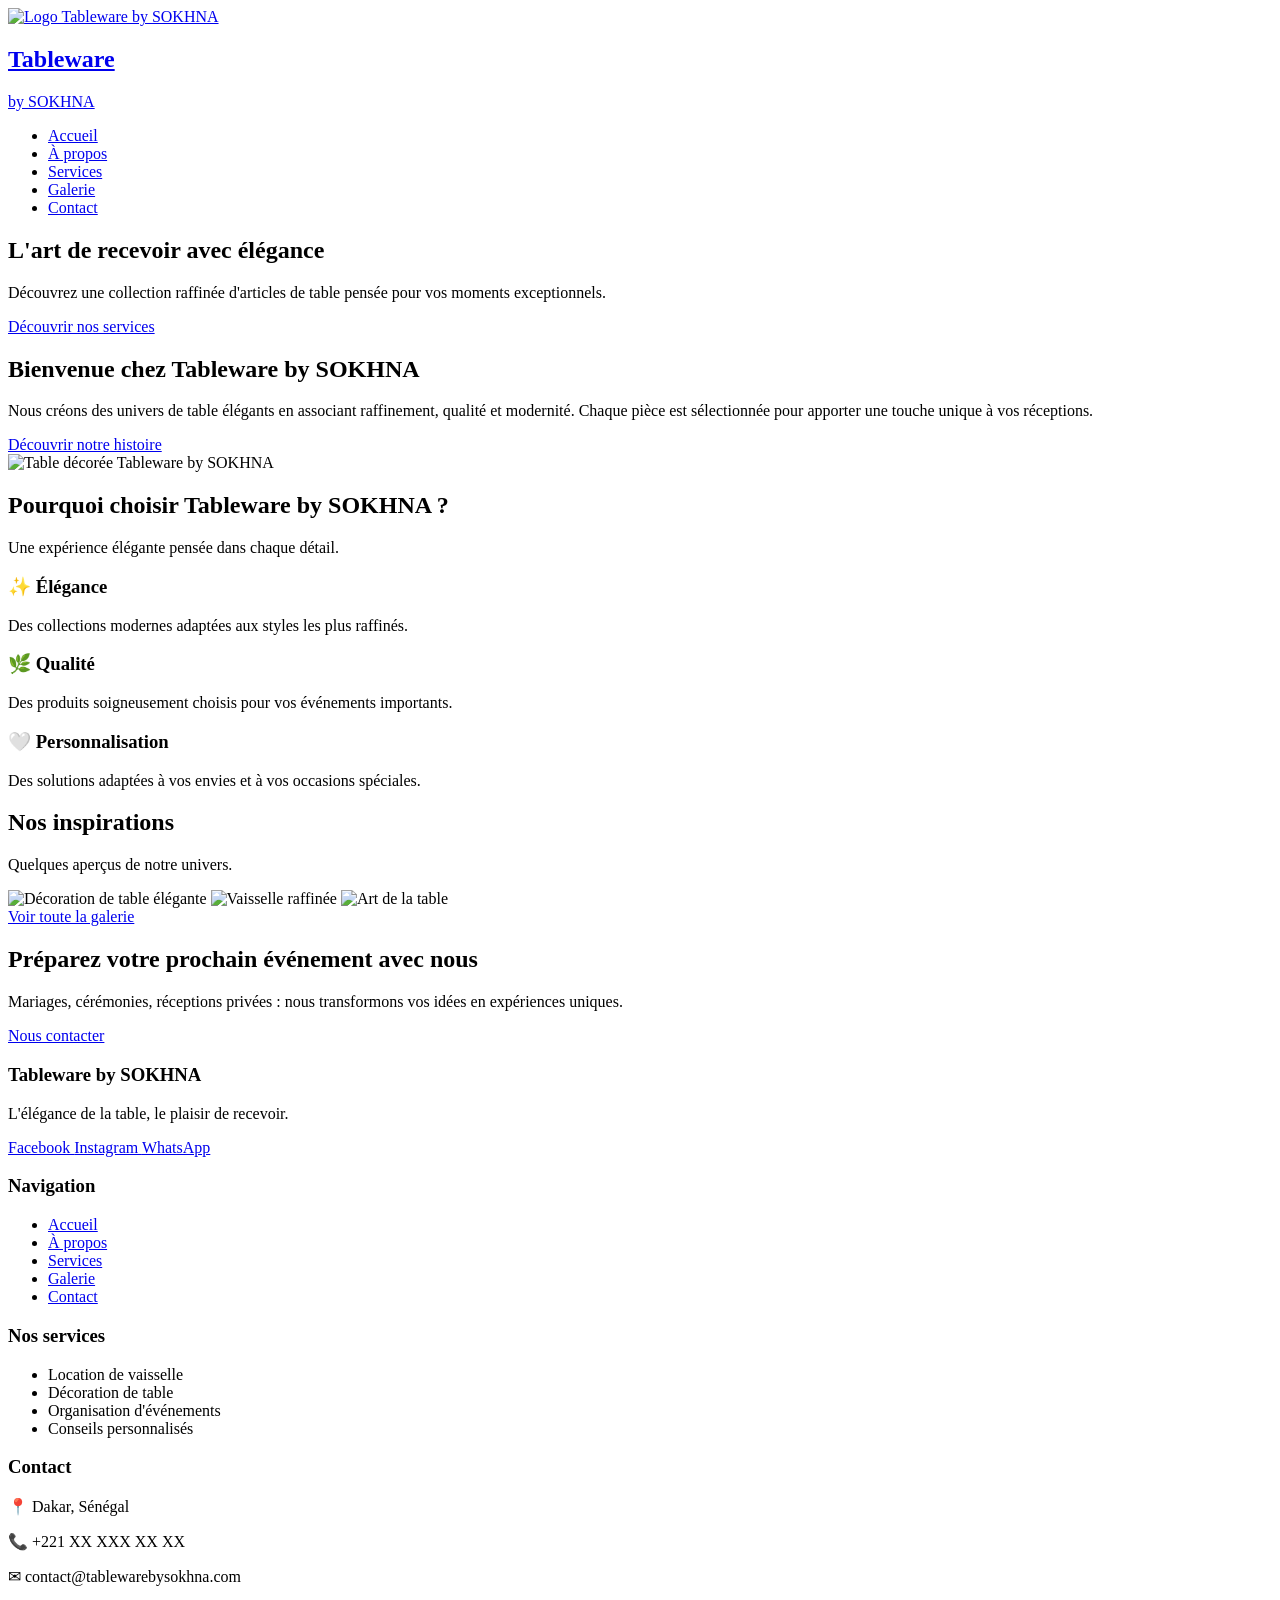
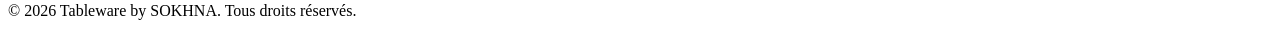
==== index.html @ 19735c75 "Add files via upload" ====
<!DOCTYPE html>
<html lang="fr">

<head>

    <meta charset="UTF-8">
    <meta name="viewport" content="width=device-width, initial-scale=1.0">

    <title>Tableware by SOKHNA | L'élégance de votre table</title>

    <meta name="description" content="Tableware by SOKHNA propose des créations élégantes pour sublimer vos tables et événements.">

    <link rel="stylesheet" href="css/style.css">

</head>


<body>


<!-- ================= NAVIGATION ================= -->


<header class="header">

<nav class="navbar">


    <a href="index.html" class="logo">

        <img src="image/logo.jpg" alt="Logo Tableware by SOKHNA">

        <div>
            <h2>
                Tableware
            </h2>

            <span>
                by SOKHNA
            </span>
        </div>

    </a>



    <ul class="nav-links">

        <li>
            <a href="index.html" class="active">
                Accueil
            </a>
        </li>

        <li>
            <a href="pages/apropos.html">
                À propos
            </a>
        </li>

        <li>
            <a href="pages/services.html">
                Services
            </a>
        </li>

        <li>
            <a href="pages/galerie.html">
                Galerie
            </a>
        </li>

        <li>
            <a href="pages/contact.html">
                Contact
            </a>
        </li>

    </ul>


</nav>

</header>






<!-- ================= HERO ================= -->


<section class="hero">


<div class="hero-overlay">


<div class="hero-content">


<h1>
L'art de recevoir
avec élégance
</h1>


<p>

Découvrez une collection raffinée
d'articles de table pensée pour vos
moments exceptionnels.

</p>



<a href="pages/services.html" class="btn">

Découvrir nos services

</a>



</div>


</div>


</section>








<!-- ================= INTRODUCTION ================= -->


<section class="intro">


<div class="section-container">


<div class="intro-text">


<h2>
Bienvenue chez Tableware by SOKHNA
</h2>


<p>

Nous créons des univers de table élégants
en associant raffinement, qualité et modernité.
Chaque pièce est sélectionnée pour apporter
une touche unique à vos réceptions.

</p>



<a href="pages/apropos.html" class="btn-secondary">

Découvrir notre histoire

</a>



</div>



<div class="intro-image">


<img src="image/table31.jpg" 
alt="Table décorée Tableware by SOKHNA">


</div>



</div>


</section>









<!-- ================= VALEURS ================= -->


<section class="values">


<div class="section-title">


<h2>
Pourquoi choisir Tableware by SOKHNA ?
</h2>


<p>
Une expérience élégante pensée dans chaque détail.
</p>


</div>




<div class="value-grid">



<div class="value-card">


<h3>
✨ Élégance
</h3>


<p>

Des collections modernes adaptées
aux styles les plus raffinés.

</p>


</div>





<div class="value-card">


<h3>
🌿 Qualité
</h3>


<p>

Des produits soigneusement choisis
pour vos événements importants.

</p>


</div>





<div class="value-card">


<h3>
🤍 Personnalisation
</h3>


<p>

Des solutions adaptées à vos envies
et à vos occasions spéciales.

</p>


</div>



</div>


</section>








<!-- ================= GALERIE PREVIEW ================= -->


<section class="preview-gallery">


<div class="section-title">

<h2>
Nos inspirations
</h2>

<p>
Quelques aperçus de notre univers.
</p>

</div>




<div class="gallery-grid">


<img src="image/table1.jpg" 
alt="Décoration de table élégante">


<img src="image/table2.jpg"
alt="Vaisselle raffinée">


<img src="image/OIP3.jpg"
alt="Art de la table">


</div>



<div class="center">

<a href="pages/galerie.html" class="btn">

Voir toute la galerie

</a>

</div>


</section>









<!-- ================= CALL TO ACTION ================= -->


<section class="cta">


<h2>
Préparez votre prochain événement avec nous
</h2>


<p>

Mariages, cérémonies, réceptions privées :
nous transformons vos idées en expériences uniques.

</p>


<a href="pages/contact.html" class="btn">

Nous contacter

</a>


</section>










<!-- ================= FOOTER ================= -->


<footer class="footer">


<div class="footer-container">





<div class="footer-brand">


<h3>
Tableware by SOKHNA
</h3>


<p>

L'élégance de la table,
le plaisir de recevoir.

</p>


<div class="socials">

<a href="#">
Facebook
</a>

<a href="#">
Instagram
</a>

<a href="#">
WhatsApp
</a>


</div>


</div>








<div class="footer-links">


<h3>
Navigation
</h3>


<ul>

<li>
<a href="index.html">
Accueil
</a>
</li>


<li>
<a href="pages/apropos.html">
À propos
</a>
</li>


<li>
<a href="pages/services.html">
Services
</a>
</li>


<li>
<a href="pages/galerie.html">
Galerie
</a>
</li>


<li>
<a href="pages/contact.html">
Contact
</a>
</li>


</ul>


</div>








<div class="footer-services">


<h3>
Nos services
</h3>


<ul>

<li>
Location de vaisselle
</li>

<li>
Décoration de table
</li>

<li>
Organisation d'événements
</li>

<li>
Conseils personnalisés
</li>


</ul>


</div>








<div class="footer-contact">


<h3>
Contact
</h3>


<p>
📍 Dakar, Sénégal
</p>


<p>
📞 +221 XX XXX XX XX
</p>


<p>
✉ contact@tablewarebysokhna.com
</p>


</div>





</div>






<div class="footer-bottom">


<p>

© 2026 Tableware by SOKHNA.
Tous droits réservés.

</p>


</div>



</footer>





</body>

</html>
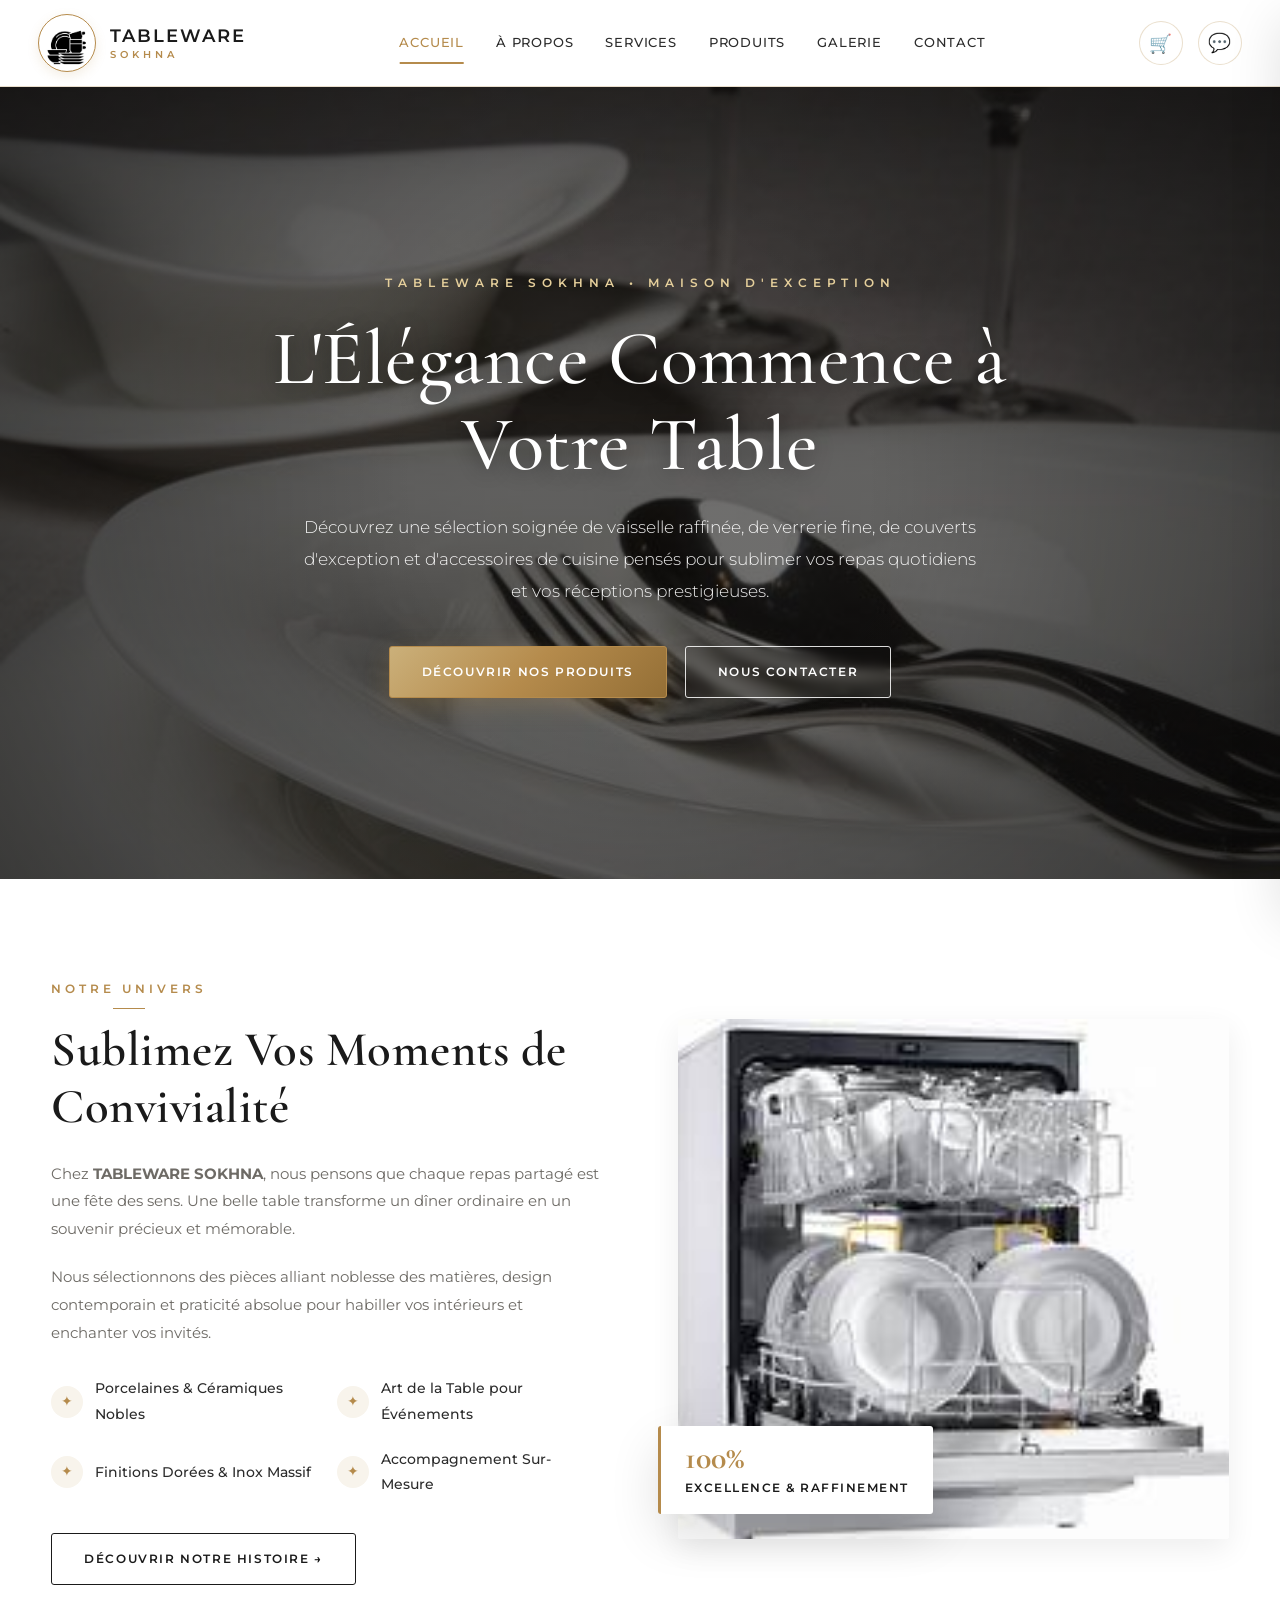
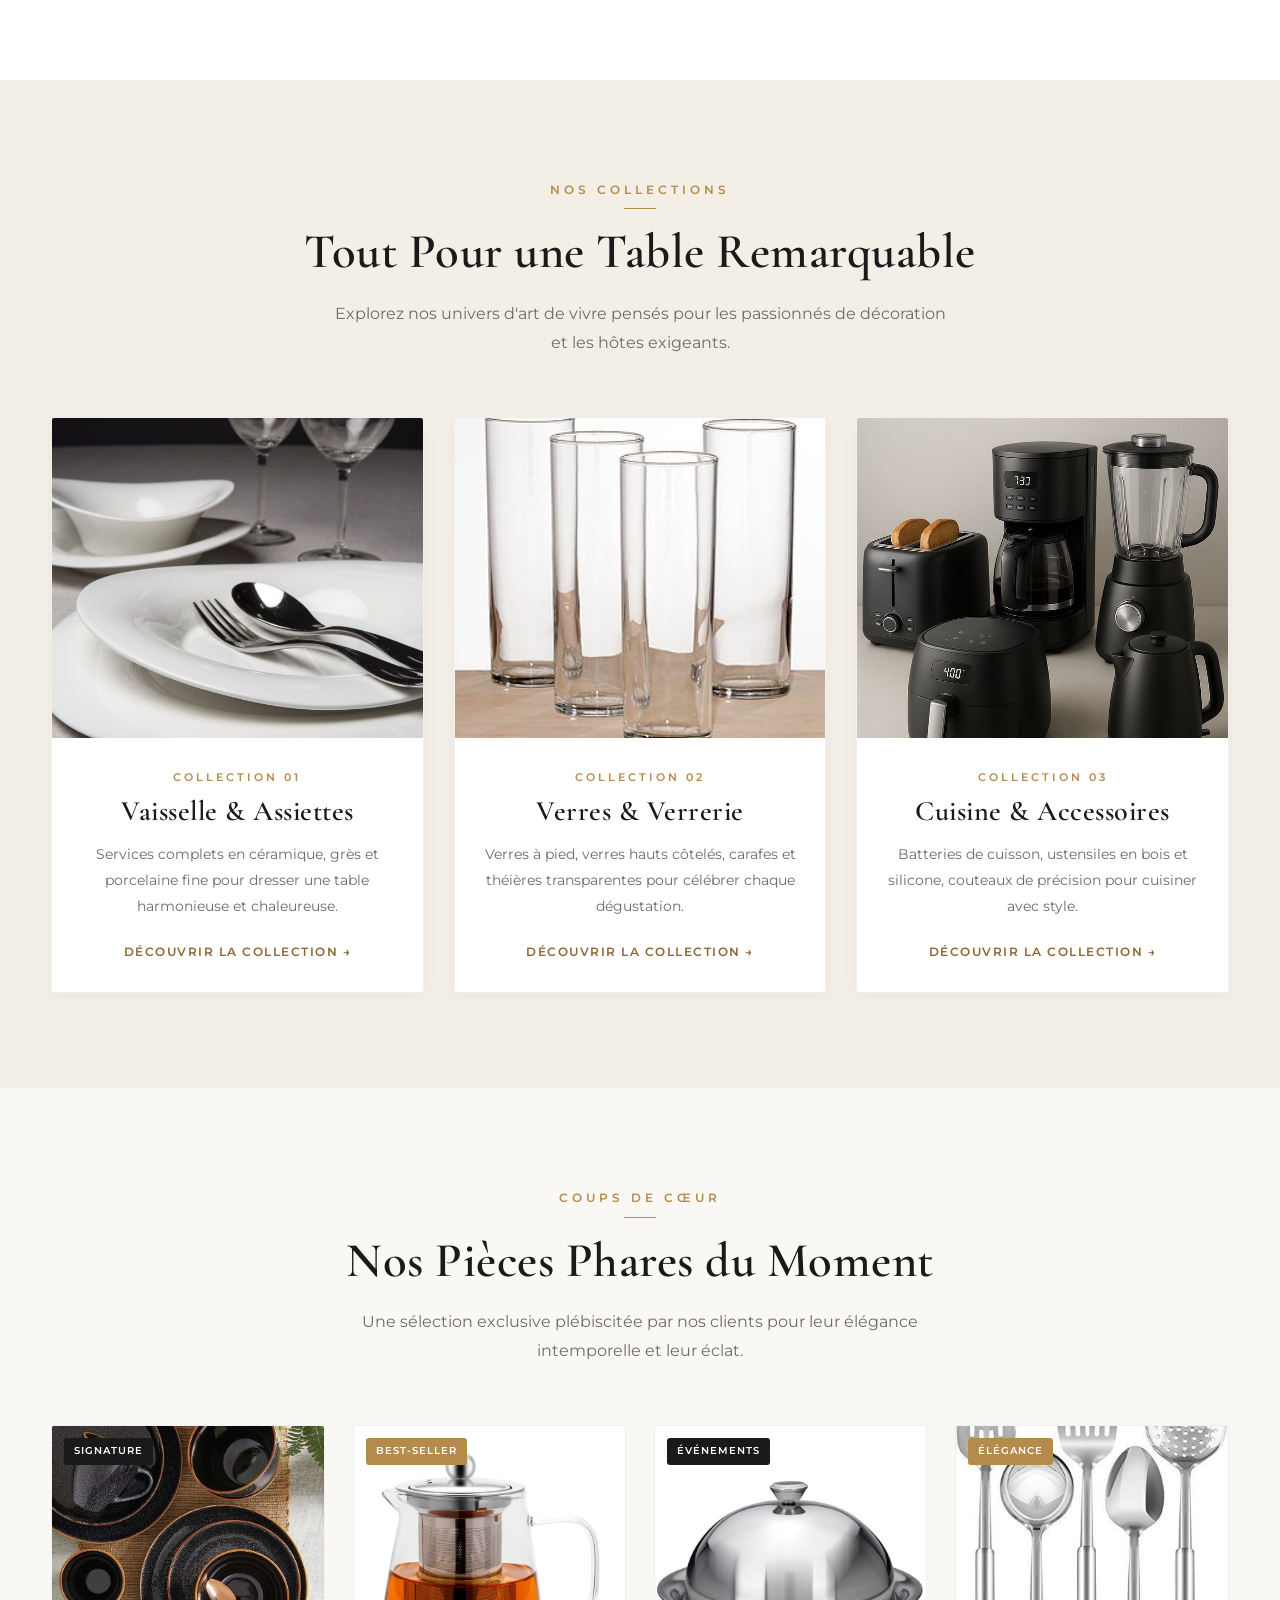
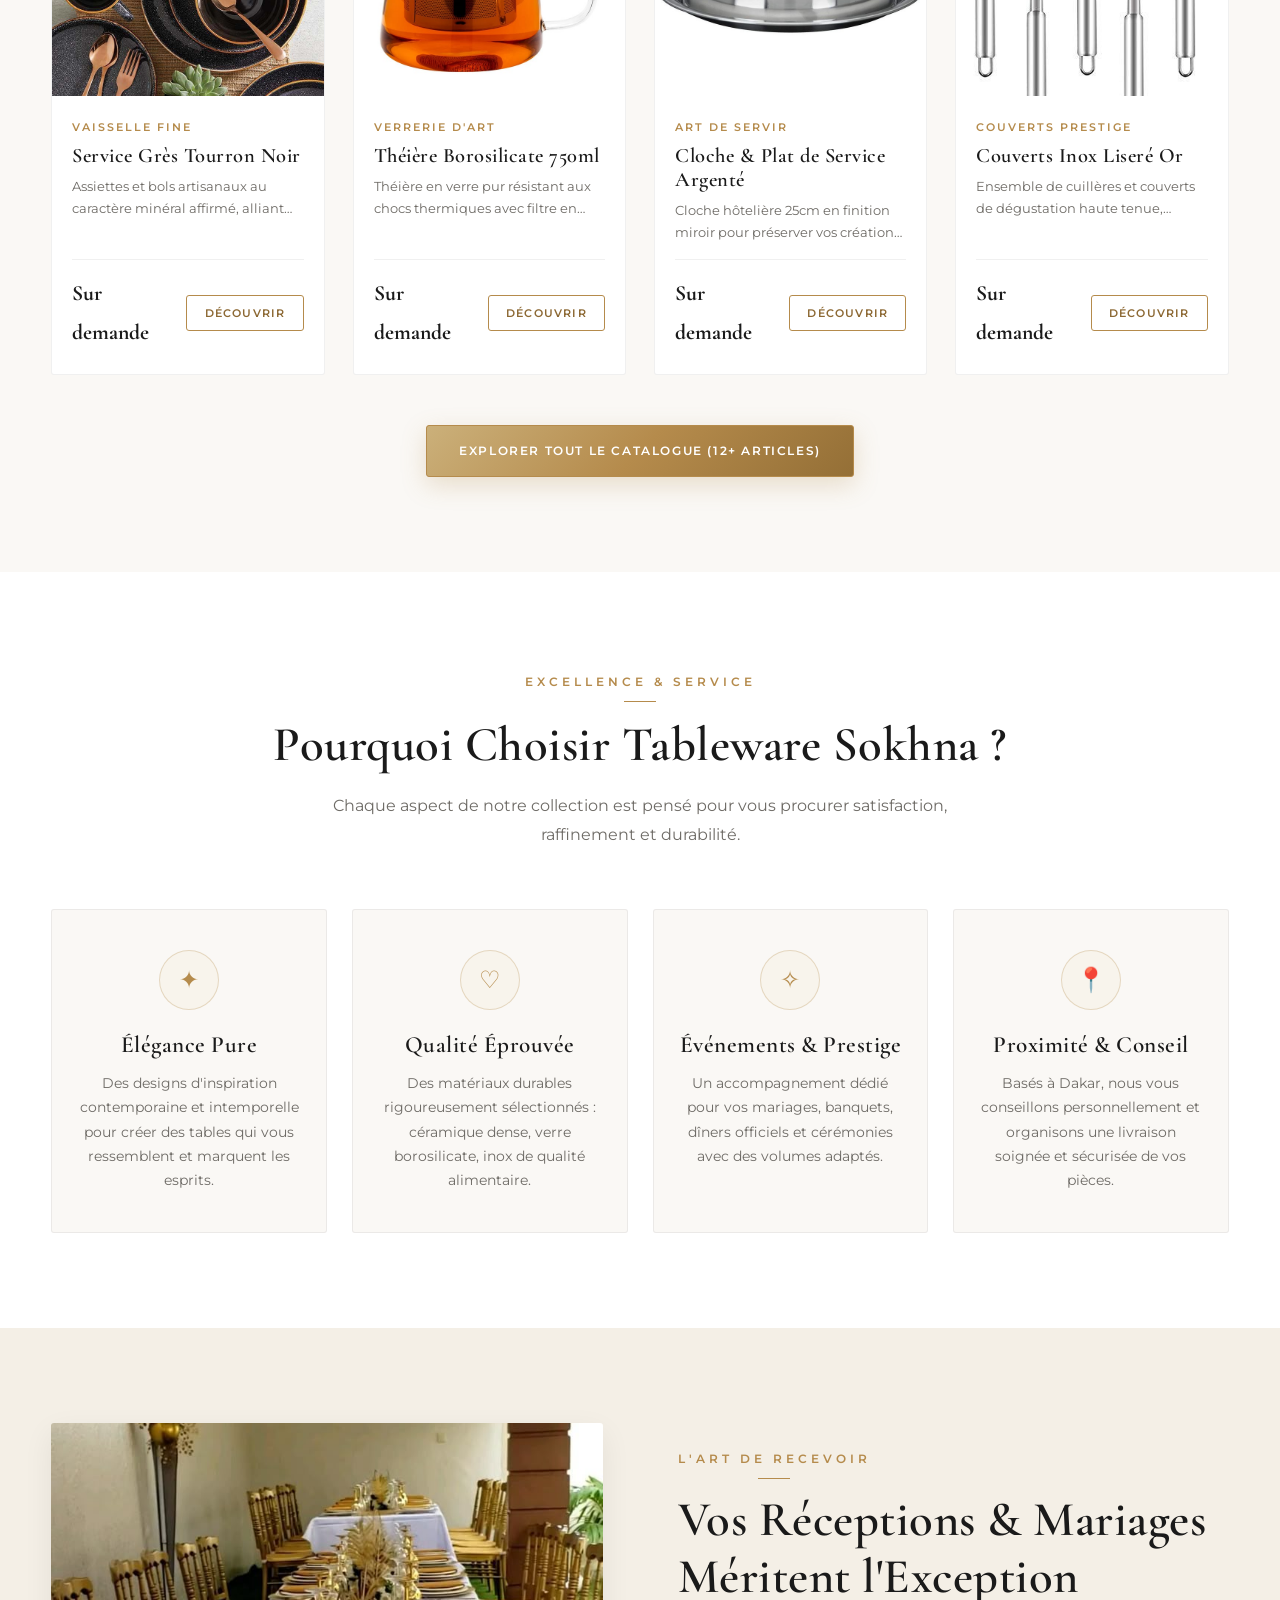
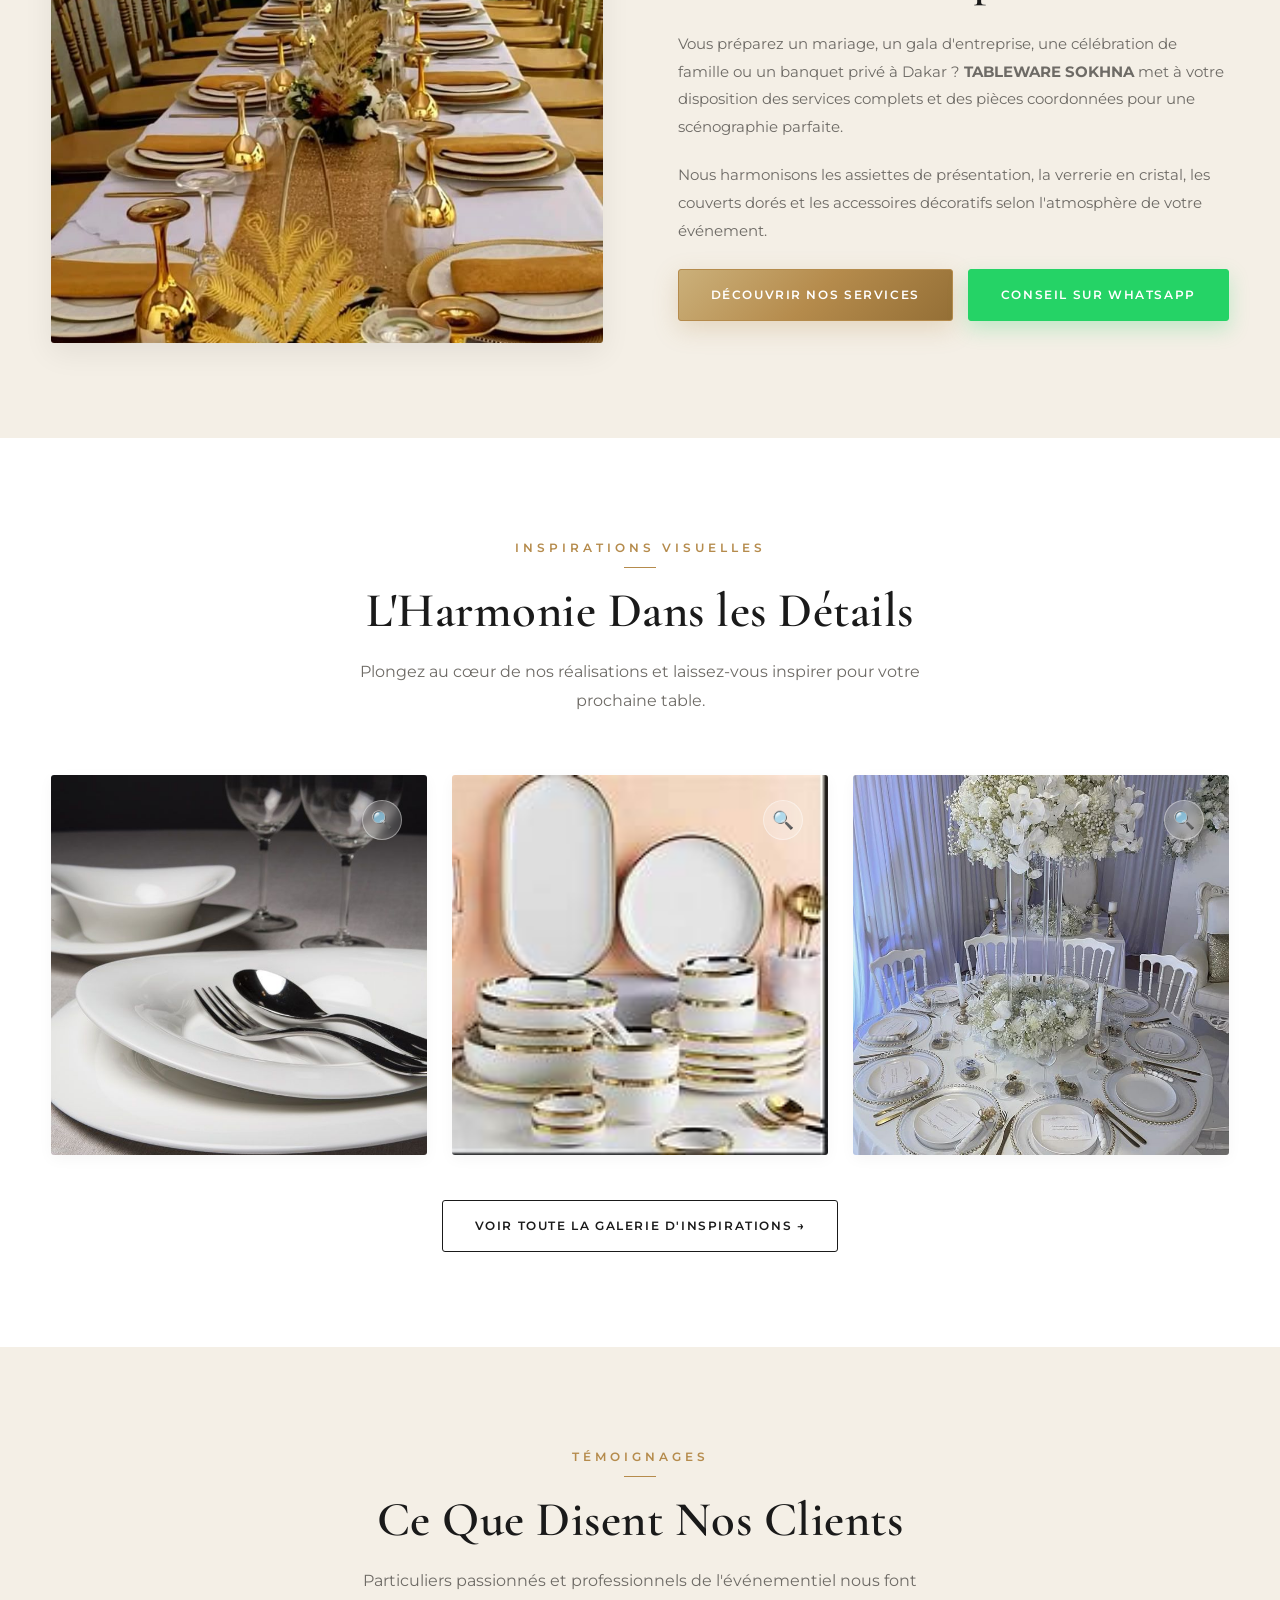
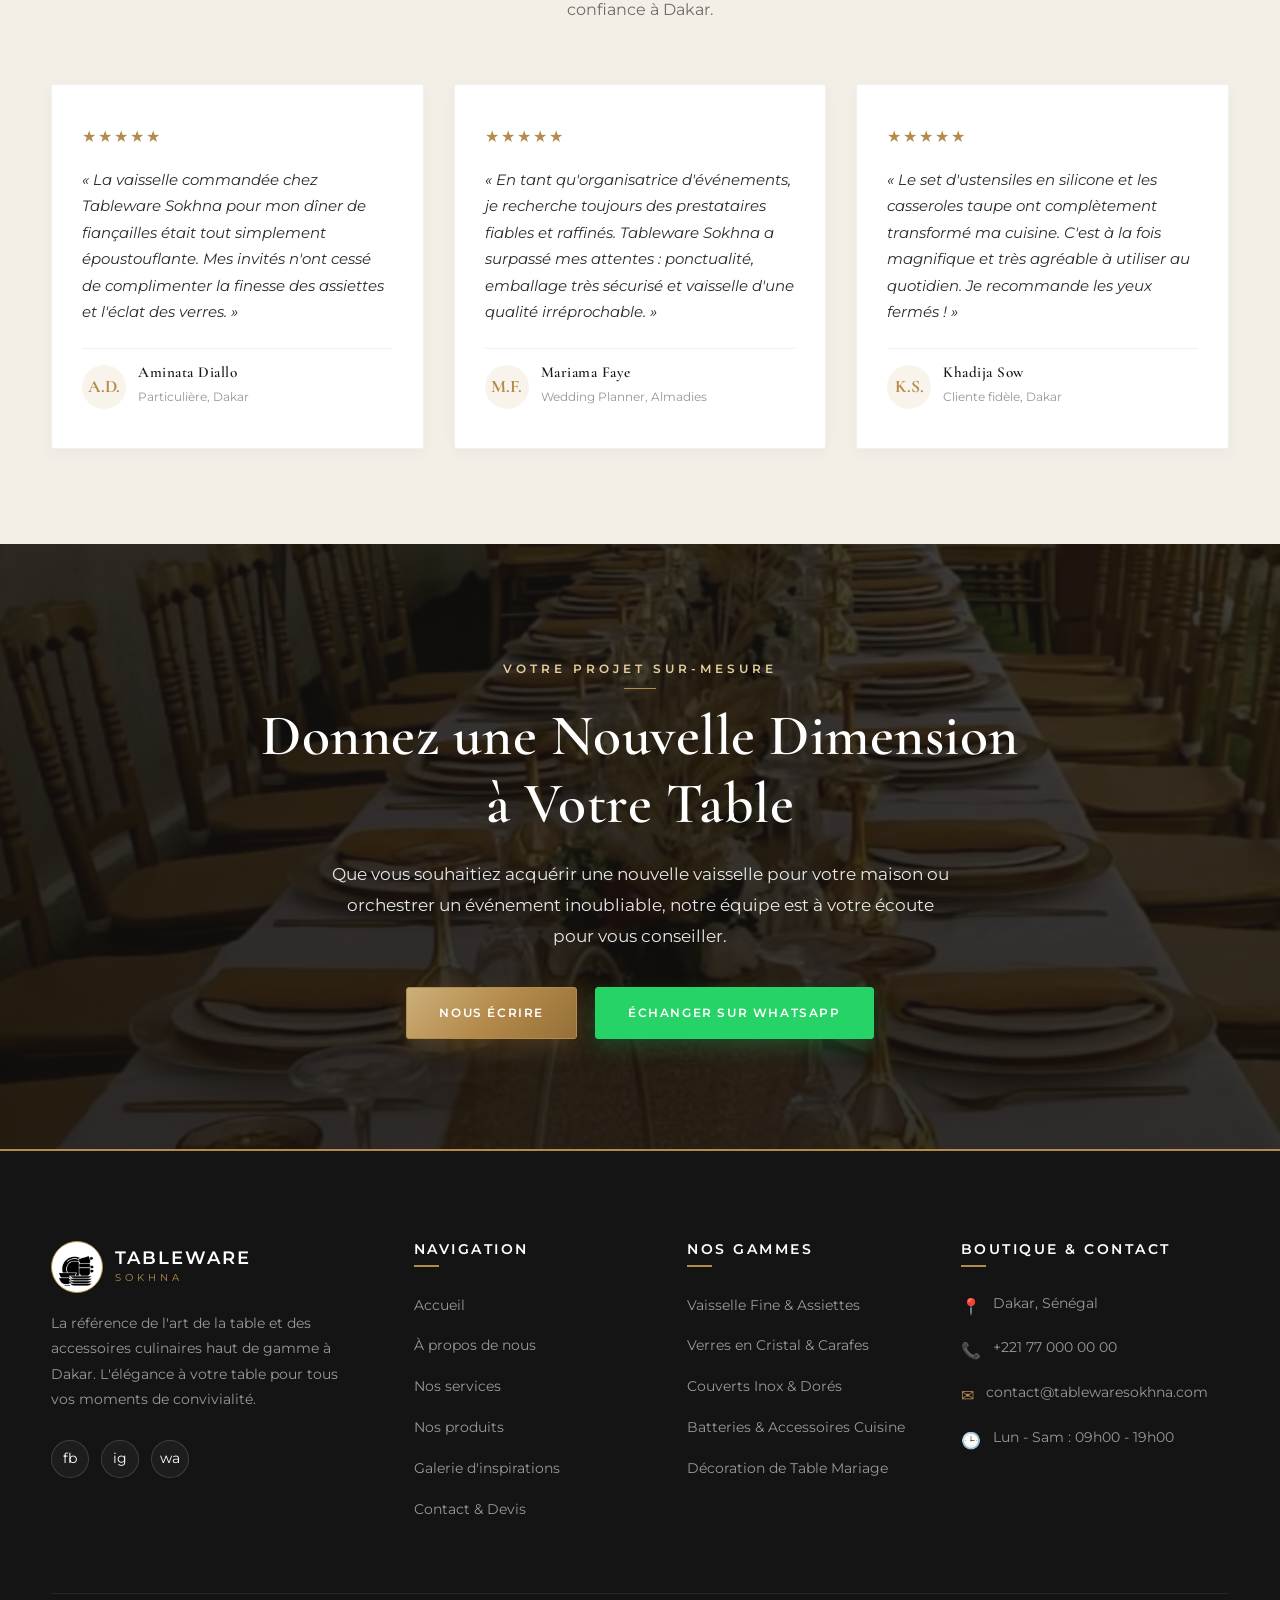
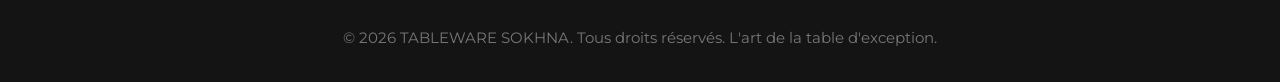
==== commit 91e943d9: "Initialisation du site Vente de Vaisselles" ====
--- a/index.html
+++ b/index.html
@@ -1,618 +1,571 @@
-<!DOCTYPE html>
-<html lang="fr">
-
-<head>
-
-    <meta charset="UTF-8">
-    <meta name="viewport" content="width=device-width, initial-scale=1.0">
-
-    <title>Tableware by SOKHNA | L'élégance de votre table</title>
-
-    <meta name="description" content="Tableware by SOKHNA propose des créations élégantes pour sublimer vos tables et événements.">
-
-    <link rel="stylesheet" href="css/style.css">
-
-</head>
-
-
-<body>
-
-
-<!-- ================= NAVIGATION ================= -->
-
-
-<header class="header">
-
-<nav class="navbar">
-
-
-    <a href="index.html" class="logo">
-
-        <img src="image/logo.jpg" alt="Logo Tableware by SOKHNA">
-
-        <div>
-            <h2>
-                Tableware
-            </h2>
-
-            <span>
-                by SOKHNA
-            </span>
-        </div>
-
-    </a>
-
-
-
-    <ul class="nav-links">
-
-        <li>
-            <a href="index.html" class="active">
-                Accueil
-            </a>
-        </li>
-
-        <li>
-            <a href="pages/apropos.html">
-                À propos
-            </a>
-        </li>
-
-        <li>
-            <a href="pages/services.html">
-                Services
-            </a>
-        </li>
-
-        <li>
-            <a href="pages/galerie.html">
-                Galerie
-            </a>
-        </li>
-
-        <li>
-            <a href="pages/contact.html">
-                Contact
-            </a>
-        </li>
-
-    </ul>
-
-
-</nav>
-
-</header>
-
-
-
-
-
-
-<!-- ================= HERO ================= -->
-
-
-<section class="hero">
-
-
-<div class="hero-overlay">
-
-
-<div class="hero-content">
-
-
-<h1>
-L'art de recevoir
-avec élégance
-</h1>
-
-
-<p>
-
-Découvrez une collection raffinée
-d'articles de table pensée pour vos
-moments exceptionnels.
-
-</p>
-
-
-
-<a href="pages/services.html" class="btn">
-
-Découvrir nos services
-
-</a>
-
-
-
-</div>
-
-
-</div>
-
-
-</section>
-
-
-
-
-
-
-
-
-<!-- ================= INTRODUCTION ================= -->
-
-
-<section class="intro">
-
-
-<div class="section-container">
-
-
-<div class="intro-text">
-
-
-<h2>
-Bienvenue chez Tableware by SOKHNA
-</h2>
-
-
-<p>
-
-Nous créons des univers de table élégants
-en associant raffinement, qualité et modernité.
-Chaque pièce est sélectionnée pour apporter
-une touche unique à vos réceptions.
-
-</p>
-
-
-
-<a href="pages/apropos.html" class="btn-secondary">
-
-Découvrir notre histoire
-
-</a>
-
-
-
-</div>
-
-
-
-<div class="intro-image">
-
-
-<img src="image/table31.jpg" 
-alt="Table décorée Tableware by SOKHNA">
-
-
-</div>
-
-
-
-</div>
-
-
-</section>
-
-
-
-
-
-
-
-
-
-<!-- ================= VALEURS ================= -->
-
-
-<section class="values">
-
-
-<div class="section-title">
-
-
-<h2>
-Pourquoi choisir Tableware by SOKHNA ?
-</h2>
-
-
-<p>
-Une expérience élégante pensée dans chaque détail.
-</p>
-
-
-</div>
-
-
-
-
-<div class="value-grid">
-
-
-
-<div class="value-card">
-
-
-<h3>
-✨ Élégance
-</h3>
-
-
-<p>
-
-Des collections modernes adaptées
-aux styles les plus raffinés.
-
-</p>
-
-
-</div>
-
-
-
-
-
-<div class="value-card">
-
-
-<h3>
-🌿 Qualité
-</h3>
-
-
-<p>
-
-Des produits soigneusement choisis
-pour vos événements importants.
-
-</p>
-
-
-</div>
-
-
-
-
-
-<div class="value-card">
-
-
-<h3>
-🤍 Personnalisation
-</h3>
-
-
-<p>
-
-Des solutions adaptées à vos envies
-et à vos occasions spéciales.
-
-</p>
-
-
-</div>
-
-
-
-</div>
-
-
-</section>
-
-
-
-
-
-
-
-
-<!-- ================= GALERIE PREVIEW ================= -->
-
-
-<section class="preview-gallery">
-
-
-<div class="section-title">
-
-<h2>
-Nos inspirations
-</h2>
-
-<p>
-Quelques aperçus de notre univers.
-</p>
-
-</div>
-
-
-
-
-<div class="gallery-grid">
-
-
-<img src="image/table1.jpg" 
-alt="Décoration de table élégante">
-
-
-<img src="image/table2.jpg"
-alt="Vaisselle raffinée">
-
-
-<img src="image/OIP3.jpg"
-alt="Art de la table">
-
-
-</div>
-
-
-
-<div class="center">
-
-<a href="pages/galerie.html" class="btn">
-
-Voir toute la galerie
-
-</a>
-
-</div>
-
-
-</section>
-
-
-
-
-
-
-
-
-
-<!-- ================= CALL TO ACTION ================= -->
-
-
-<section class="cta">
-
-
-<h2>
-Préparez votre prochain événement avec nous
-</h2>
-
-
-<p>
-
-Mariages, cérémonies, réceptions privées :
-nous transformons vos idées en expériences uniques.
-
-</p>
-
-
-<a href="pages/contact.html" class="btn">
-
-Nous contacter
-
-</a>
-
-
-</section>
-
-
-
-
-
-
-
-
-
-
-<!-- ================= FOOTER ================= -->
-
-
-<footer class="footer">
-
-
-<div class="footer-container">
-
-
-
-
-
-<div class="footer-brand">
-
-
-<h3>
-Tableware by SOKHNA
-</h3>
-
-
-<p>
-
-L'élégance de la table,
-le plaisir de recevoir.
-
-</p>
-
-
-<div class="socials">
-
-<a href="#">
-Facebook
-</a>
-
-<a href="#">
-Instagram
-</a>
-
-<a href="#">
-WhatsApp
-</a>
-
-
-</div>
-
-
-</div>
-
-
-
-
-
-
-
-
-<div class="footer-links">
-
-
-<h3>
-Navigation
-</h3>
-
-
-<ul>
-
-<li>
-<a href="index.html">
-Accueil
-</a>
-</li>
-
-
-<li>
-<a href="pages/apropos.html">
-À propos
-</a>
-</li>
-
-
-<li>
-<a href="pages/services.html">
-Services
-</a>
-</li>
-
-
-<li>
-<a href="pages/galerie.html">
-Galerie
-</a>
-</li>
-
-
-<li>
-<a href="pages/contact.html">
-Contact
-</a>
-</li>
-
-
-</ul>
-
-
-</div>
-
-
-
-
-
-
-
-
-<div class="footer-services">
-
-
-<h3>
-Nos services
-</h3>
-
-
-<ul>
-
-<li>
-Location de vaisselle
-</li>
-
-<li>
-Décoration de table
-</li>
-
-<li>
-Organisation d'événements
-</li>
-
-<li>
-Conseils personnalisés
-</li>
-
-
-</ul>
-
-
-</div>
-
-
-
-
-
-
-
-
-<div class="footer-contact">
-
-
-<h3>
-Contact
-</h3>
-
-
-<p>
-📍 Dakar, Sénégal
-</p>
-
-
-<p>
-📞 +221 XX XXX XX XX
-</p>
-
-
-<p>
-✉ contact@tablewarebysokhna.com
-</p>
-
-
-</div>
-
-
-
-
-
-</div>
-
-
-
-
-
-
-<div class="footer-bottom">
-
-
-<p>
-
-© 2026 Tableware by SOKHNA.
-Tous droits réservés.
-
-</p>
-
-
-</div>
-
-
-
-</footer>
-
-
-
-
-
-</body>
-
+<!DOCTYPE html>
+<html lang="fr">
+<head>
+    <meta charset="UTF-8">
+    <meta name="viewport" content="width=device-width, initial-scale=1.0">
+    <title>TABLEWARE SOKHNA | L'Art de la Table & Vaisselle Haut de Gamme à Dakar</title>
+    <meta name="description" content="TABLEWARE SOKHNA vous propose une sélection élégante de vaisselle de luxe, verres en cristal, couverts d'exception, articles culinaires et décoration de table pour particuliers et événements au Sénégal.">
+    <meta name="keywords" content="vaisselle de luxe, art de la table Dakar, assiettes modernes, verres cristal, couverts dorés, décoration mariage Sénégal, Tableware Sokhna">
+    <link rel="stylesheet" href="css/style.css">
+</head>
+<body>
+
+    <!-- =====================================================
+         HEADER / NAVIGATION
+    ===================================================== -->
+    <header>
+        <nav class="navbar">
+            <!-- Logo -->
+            <a href="index.html" class="logo">
+                <img src="image/logo.jpg" alt="Logo TABLEWARE SOKHNA">
+                <div class="logo-text">
+                    <h2>TABLEWARE</h2>
+                    <span>SOKHNA</span>
+                </div>
+            </a>
+
+            <!-- Liens de navigation -->
+            <ul class="nav-links">
+                <li><a href="index.html" class="active">Accueil</a></li>
+                <li><a href="pages/apropos.html">À propos</a></li>
+                <li><a href="pages/services.html">Services</a></li>
+                <li><a href="pages/produits.html">Produits</a></li>
+                <li><a href="pages/galerie.html">Galerie</a></li>
+                <li><a href="pages/contact.html">Contact</a></li>
+            </ul>
+
+            <!-- Actions Header -->
+            <div class="header-actions">
+                <button class="header-action-btn btn-open-cart" aria-label="Voir le panier">
+                    🛒
+                    <span class="cart-count-badge">0</span>
+                </button>
+                <a href="https://wa.me/221770000000?text=Bonjour%20Tableware%20Sokhna,%20je%20souhaite%20d%C3%A9couvrir%20vos%20collections." target="_blank" class="header-action-btn" aria-label="Contacter sur WhatsApp">
+                    💬
+                </a>
+                <button class="nav-toggle" aria-label="Menu Mobile" aria-expanded="false">
+                    <span></span>
+                    <span></span>
+                    <span></span>
+                </button>
+            </div>
+        </nav>
+    </header>
+
+    <!-- =====================================================
+         HERO SECTION
+    ===================================================== -->
+    <section class="hero">
+        <div class="hero-overlay"></div>
+        <div class="hero-content">
+            <span class="hero-subtitle">TABLEWARE SOKHNA • MAISON D'EXCEPTION</span>
+            <h1>L'Élégance Commence à Votre Table</h1>
+            <p>Découvrez une sélection soignée de vaisselle raffinée, de verrerie fine, de couverts d'exception et d'accessoires de cuisine pensés pour sublimer vos repas quotidiens et vos réceptions prestigieuses.</p>
+            <div class="hero-buttons">
+                <a href="pages/produits.html" class="btn btn-primary">Découvrir nos produits</a>
+                <a href="pages/contact.html" class="btn btn-outline">Nous contacter</a>
+            </div>
+        </div>
+    </section>
+
+    <!-- =====================================================
+         NOTRE UNIVERS / INTRODUCTION
+    ===================================================== -->
+    <section class="intro-section">
+        <div class="container">
+            <div class="intro-grid">
+                <div class="intro-content">
+                    <span class="section-subtitle">Notre Univers</span>
+                    <h2>Sublimez Vos Moments de Convivialité</h2>
+                    <p>Chez <strong>TABLEWARE SOKHNA</strong>, nous pensons que chaque repas partagé est une fête des sens. Une belle table transforme un dîner ordinaire en un souvenir précieux et mémorable.</p>
+                    <p>Nous sélectionnons des pièces alliant noblesse des matières, design contemporain et praticité absolue pour habiller vos intérieurs et enchanter vos invités.</p>
+                    
+                    <div class="intro-features">
+                        <div class="intro-feature-item">
+                            <span class="icon">✦</span>
+                            <span class="text">Porcelaines & Céramiques Nobles</span>
+                        </div>
+                        <div class="intro-feature-item">
+                            <span class="icon">✦</span>
+                            <span class="text">Art de la Table pour Événements</span>
+                        </div>
+                        <div class="intro-feature-item">
+                            <span class="icon">✦</span>
+                            <span class="text">Finitions Dorées & Inox Massif</span>
+                        </div>
+                        <div class="intro-feature-item">
+                            <span class="icon">✦</span>
+                            <span class="text">Accompagnement Sur-Mesure</span>
+                        </div>
+                    </div>
+
+                    <a href="pages/apropos.html" class="btn btn-outline-dark">Découvrir notre histoire →</a>
+                </div>
+
+                <div class="intro-image-wrapper">
+                    <img src="image/table31.jpg" alt="Art de la table raffiné Tableware Sokhna">
+                    <div class="intro-badge">
+                        <span class="badge-number">100%</span>
+                        <span class="badge-label">Excellence & Raffinement</span>
+                    </div>
+                </div>
+            </div>
+        </div>
+    </section>
+
+    <!-- =====================================================
+         COLLECTIONS & CATÉGORIES EN VEDETTE
+    ===================================================== -->
+    <section class="categories-section">
+        <div class="container">
+            <div class="section-header">
+                <span class="section-subtitle">Nos Collections</span>
+                <h2>Tout Pour une Table Remarquable</h2>
+                <p>Explorez nos univers d'art de vivre pensés pour les passionnés de décoration et les hôtes exigeants.</p>
+            </div>
+
+            <div class="category-grid">
+                <!-- Catégorie 1 -->
+                <div class="category-card">
+                    <div class="category-image">
+                        <img src="image/table1.jpg" alt="Vaisselle élégante et assiettes">
+                    </div>
+                    <div class="category-content">
+                        <span class="category-tag">Collection 01</span>
+                        <h3>Vaisselle & Assiettes</h3>
+                        <p>Services complets en céramique, grès et porcelaine fine pour dresser une table harmonieuse et chaleureuse.</p>
+                        <a href="pages/produits.html" class="category-link">Découvrir la collection →</a>
+                    </div>
+                </div>
+
+                <!-- Catégorie 2 -->
+                <div class="category-card">
+                    <div class="category-image">
+                        <img src="image/High Ball Glasses for Italian Sodas.jpg" alt="Verrerie fine et verres en cristal">
+                    </div>
+                    <div class="category-content">
+                        <span class="category-tag">Collection 02</span>
+                        <h3>Verres & Verrerie</h3>
+                        <p>Verres à pied, verres hauts côtelés, carafes et théières transparentes pour célébrer chaque dégustation.</p>
+                        <a href="pages/produits.html" class="category-link">Découvrir la collection →</a>
+                    </div>
+                </div>
+
+                <!-- Catégorie 3 -->
+                <div class="category-card">
+                    <div class="category-image">
+                        <img src="image/Modern Kitchen Essentials Set _ Sleek Black Appliances for Stylish Homes.jpg" alt="Articles de cuisine et accessoires modernes">
+                    </div>
+                    <div class="category-content">
+                        <span class="category-tag">Collection 03</span>
+                        <h3>Cuisine & Accessoires</h3>
+                        <p>Batteries de cuisson, ustensiles en bois et silicone, couteaux de précision pour cuisiner avec style.</p>
+                        <a href="pages/produits.html" class="category-link">Découvrir la collection →</a>
+                    </div>
+                </div>
+            </div>
+        </div>
+    </section>
+
+    <!-- =====================================================
+         PRODUITS POPULAIRES / SÉLECTION COUP DE CŒUR
+    ===================================================== -->
+    <section class="products-section">
+        <div class="container">
+            <div class="section-header">
+                <span class="section-subtitle">Coups de Cœur</span>
+                <h2>Nos Pièces Phares du Moment</h2>
+                <p>Une sélection exclusive plébiscitée par nos clients pour leur élégance intemporelle et leur éclat.</p>
+            </div>
+
+            <div class="products-grid">
+                <!-- Produit 1 -->
+                <div class="product-card" data-category="assiettes">
+                    <span class="product-card-badge luxury">Signature</span>
+                    <div class="product-image">
+                        <img src="image/Jars Tourron Black Dinnerware.jpg" alt="Service de table Tourron noir">
+                        <div class="product-quick-actions">
+                            <button class="product-action-btn btn-quickview" title="Aperçu rapide">👁</button>
+                            <button class="product-action-btn btn-add-to-cart" title="Ajouter à la sélection">🛒</button>
+                        </div>
+                    </div>
+                    <div class="product-info">
+                        <span class="product-category-label">Vaisselle Fine</span>
+                        <h3>Service Grès Tourron Noir</h3>
+                        <p class="product-desc">Assiettes et bols artisanaux au caractère minéral affirmé, alliant matité brute et reflets précieux.</p>
+                        <div class="product-bottom">
+                            <span class="price">Sur demande</span>
+                            <button class="btn btn-outline-gold btn-sm btn-quickview">Découvrir</button>
+                        </div>
+                    </div>
+                </div>
+
+                <!-- Produit 2 -->
+                <div class="product-card" data-category="verres">
+                    <span class="product-card-badge">Best-Seller</span>
+                    <div class="product-image">
+                        <img src="image/Honneeo Theiere Avec Infuseur 750ml Théières en Verre Borosilicate, Bouilloire à Thé Qui va Sur la Cuisinière avec Passoire en Acier Inoxydable 304.jpg" alt="Théière verre borosilicate">
+                        <div class="product-quick-actions">
+                            <button class="product-action-btn btn-quickview" title="Aperçu rapide">👁</button>
+                            <button class="product-action-btn btn-add-to-cart" title="Ajouter à la sélection">🛒</button>
+                        </div>
+                    </div>
+                    <div class="product-info">
+                        <span class="product-category-label">Verrerie d'Art</span>
+                        <h3>Théière Borosilicate 750ml</h3>
+                        <p class="product-desc">Théière en verre pur résistant aux chocs thermiques avec filtre en acier inoxydable poli.</p>
+                        <div class="product-bottom">
+                            <span class="price">Sur demande</span>
+                            <button class="btn btn-outline-gold btn-sm btn-quickview">Découvrir</button>
+                        </div>
+                    </div>
+                </div>
+
+                <!-- Produit 3 -->
+                <div class="product-card" data-category="couverts">
+                    <span class="product-card-badge luxury">Événements</span>
+                    <div class="product-image">
+                        <img src="image/Koopmann International Cloche avec Assiette Plate - Diamètre 25 cm - Cloche à Fromage et Service - Assiette de Service, Argenté (1).jpg" alt="Cloche de service argentée">
+                        <div class="product-quick-actions">
+                            <button class="product-action-btn btn-quickview" title="Aperçu rapide">👁</button>
+                            <button class="product-action-btn btn-add-to-cart" title="Ajouter à la sélection">🛒</button>
+                        </div>
+                    </div>
+                    <div class="product-info">
+                        <span class="product-category-label">Art de Servir</span>
+                        <h3>Cloche & Plat de Service Argenté</h3>
+                        <p class="product-desc">Cloche hôtelière 25cm en finition miroir pour préserver vos créations et impressionner vos convives.</p>
+                        <div class="product-bottom">
+                            <span class="price">Sur demande</span>
+                            <button class="btn btn-outline-gold btn-sm btn-quickview">Découvrir</button>
+                        </div>
+                    </div>
+                </div>
+
+                <!-- Produit 4 -->
+                <div class="product-card" data-category="couverts">
+                    <span class="product-card-badge">Élégance</span>
+                    <div class="product-image">
+                        <img src="image/Stainless Steel 5 Pieces Cooking Spoon Set  By….jpg" alt="Set de couverts inox et or">
+                        <div class="product-quick-actions">
+                            <button class="product-action-btn btn-quickview" title="Aperçu rapide">👁</button>
+                            <button class="product-action-btn btn-add-to-cart" title="Ajouter à la sélection">🛒</button>
+                        </div>
+                    </div>
+                    <div class="product-info">
+                        <span class="product-category-label">Couverts Prestige</span>
+                        <h3>Couverts Inox Liseré Or</h3>
+                        <p class="product-desc">Ensemble de cuillères et couverts de dégustation haute tenue, résistants et impeccablement équilibrés.</p>
+                        <div class="product-bottom">
+                            <span class="price">Sur demande</span>
+                            <button class="btn btn-outline-gold btn-sm btn-quickview">Découvrir</button>
+                        </div>
+                    </div>
+                </div>
+            </div>
+
+            <div style="text-align: center; margin-top: 50px;">
+                <a href="pages/produits.html" class="btn btn-primary">Explorer tout le catalogue (12+ articles)</a>
+            </div>
+        </div>
+    </section>
+
+    <!-- =====================================================
+         POURQUOI CHOISIR TABLEWARE SOKHNA ?
+    ===================================================== -->
+    <section class="values-section">
+        <div class="container">
+            <div class="section-header">
+                <span class="section-subtitle">Excellence & Service</span>
+                <h2>Pourquoi Choisir Tableware Sokhna ?</h2>
+                <p>Chaque aspect de notre collection est pensé pour vous procurer satisfaction, raffinement et durabilité.</p>
+            </div>
+
+            <div class="value-grid">
+                <div class="value-card">
+                    <div class="value-icon">✦</div>
+                    <h3>Élégance Pure</h3>
+                    <p>Des designs d'inspiration contemporaine et intemporelle pour créer des tables qui vous ressemblent et marquent les esprits.</p>
+                </div>
+
+                <div class="value-card">
+                    <div class="value-icon">♡</div>
+                    <h3>Qualité Éprouvée</h3>
+                    <p>Des matériaux durables rigoureusement sélectionnés : céramique dense, verre borosilicate, inox de qualité alimentaire.</p>
+                </div>
+
+                <div class="value-card">
+                    <div class="value-icon">✧</div>
+                    <h3>Événements & Prestige</h3>
+                    <p>Un accompagnement dédié pour vos mariages, banquets, dîners officiels et cérémonies avec des volumes adaptés.</p>
+                </div>
+
+                <div class="value-card">
+                    <div class="value-icon">📍</div>
+                    <h3>Proximité & Conseil</h3>
+                    <p>Basés à Dakar, nous vous conseillons personnellement et organisons une livraison soignée et sécurisée de vos pièces.</p>
+                </div>
+            </div>
+        </div>
+    </section>
+
+    <!-- =====================================================
+         MISE EN AVANT ÉVÉNEMENTS & MARIAGES
+    ===================================================== -->
+    <section class="intro-section" style="background: var(--bg-cream);">
+        <div class="container">
+            <div class="intro-grid">
+                <div class="intro-image-wrapper">
+                    <img src="image/deco de table blanc-doré.jpg" alt="Décoration de table mariage sobre et chic">
+                </div>
+
+                <div class="intro-content">
+                    <span class="section-subtitle">L'Art de Recevoir</span>
+                    <h2>Vos Réceptions & Mariages Méritent l'Exception</h2>
+                    <p>Vous préparez un mariage, un gala d'entreprise, une célébration de famille ou un banquet privé à Dakar ? <strong>TABLEWARE SOKHNA</strong> met à votre disposition des services complets et des pièces coordonnées pour une scénographie parfaite.</p>
+                    <p>Nous harmonisons les assiettes de présentation, la verrerie en cristal, les couverts dorés et les accessoires décoratifs selon l'atmosphère de votre événement.</p>
+                    <div style="display: flex; gap: 15px; flex-wrap: wrap; margin-top: 25px;">
+                        <a href="pages/services.html" class="btn btn-primary">Découvrir nos services</a>
+                        <a href="https://wa.me/221770000000?text=Bonjour,%20je%20pr%C3%A9pare%20un%20%C3%A9v%C3%A9nement%20et%20souhaite%20des%20conseils." target="_blank" class="btn btn-whatsapp">Conseil sur WhatsApp</a>
+                    </div>
+                </div>
+            </div>
+        </div>
+    </section>
+
+    <!-- =====================================================
+         GALERIE PREVIEW
+    ===================================================== -->
+    <section class="gallery-section">
+        <div class="container">
+            <div class="section-header">
+                <span class="section-subtitle">Inspirations Visuelles</span>
+                <h2>L'Harmonie Dans les Détails</h2>
+                <p>Plongez au cœur de nos réalisations et laissez-vous inspirer pour votre prochaine table.</p>
+            </div>
+
+            <div class="gallery-grid">
+                <div class="gallery-item">
+                    <img src="image/table1.jpg" alt="Table de fête dorée et épurée">
+                    <div class="gallery-overlay">
+                        <h3>Élégance Royale</h3>
+                        <p>Art de la table & Vaisselle fine</p>
+                    </div>
+                    <span class="gallery-zoom-icon">🔍</span>
+                </div>
+
+                <div class="gallery-item">
+                    <img src="image/table2.jpg" alt="Dîner intime et vaisselle contemporaine">
+                    <div class="gallery-overlay">
+                        <h3>Dîner Raffiné</h3>
+                        <p>Ambiance chaleureuse & Verrerie</p>
+                    </div>
+                    <span class="gallery-zoom-icon">🔍</span>
+                </div>
+
+                <div class="gallery-item">
+                    <img src="image/Mariage.jpg" alt="Réception de mariage prestigieuse">
+                    <div class="gallery-overlay">
+                        <h3>Mariage de Prestige</h3>
+                        <p>Scénographie complète</p>
+                    </div>
+                    <span class="gallery-zoom-icon">🔍</span>
+                </div>
+            </div>
+
+            <div style="text-align: center; margin-top: 45px;">
+                <a href="pages/galerie.html" class="btn btn-outline-dark">Voir toute la galerie d'inspirations →</a>
+            </div>
+        </div>
+    </section>
+
+    <!-- =====================================================
+         TÉMOIGNAGES CLIENTS
+    ===================================================== -->
+    <section class="testimonials-section">
+        <div class="container">
+            <div class="section-header">
+                <span class="section-subtitle">Témoignages</span>
+                <h2>Ce Que Disent Nos Clients</h2>
+                <p>Particuliers passionnés et professionnels de l'événementiel nous font confiance à Dakar.</p>
+            </div>
+
+            <div class="testimonials-grid">
+                <div class="testimonial-card">
+                    <div class="testimonial-stars">★★★★★</div>
+                    <p>« La vaisselle commandée chez Tableware Sokhna pour mon dîner de fiançailles était tout simplement époustouflante. Mes invités n'ont cessé de complimenter la finesse des assiettes et l'éclat des verres. »</p>
+                    <div class="testimonial-author">
+                        <div class="author-avatar">A.D.</div>
+                        <div class="author-info">
+                            <h4>Aminata Diallo</h4>
+                            <span>Particulière, Dakar</span>
+                        </div>
+                    </div>
+                </div>
+
+                <div class="testimonial-card">
+                    <div class="testimonial-stars">★★★★★</div>
+                    <p>« En tant qu'organisatrice d'événements, je recherche toujours des prestataires fiables et raffinés. Tableware Sokhna a surpassé mes attentes : ponctualité, emballage très sécurisé et vaisselle d'une qualité irréprochable. »</p>
+                    <div class="testimonial-author">
+                        <div class="author-avatar">M.F.</div>
+                        <div class="author-info">
+                            <h4>Mariama Faye</h4>
+                            <span>Wedding Planner, Almadies</span>
+                        </div>
+                    </div>
+                </div>
+
+                <div class="testimonial-card">
+                    <div class="testimonial-stars">★★★★★</div>
+                    <p>« Le set d'ustensiles en silicone et les casseroles taupe ont complètement transformé ma cuisine. C'est à la fois magnifique et très agréable à utiliser au quotidien. Je recommande les yeux fermés ! »</p>
+                    <div class="testimonial-author">
+                        <div class="author-avatar">K.S.</div>
+                        <div class="author-info">
+                            <h4>Khadija Sow</h4>
+                            <span>Cliente fidèle, Dakar</span>
+                        </div>
+                    </div>
+                </div>
+            </div>
+        </div>
+    </section>
+
+    <!-- =====================================================
+         CALL TO ACTION FINAL
+    ===================================================== -->
+    <section class="cta-luxury">
+        <div class="cta-content">
+            <span class="section-subtitle">Votre Projet Sur-Mesure</span>
+            <h2>Donnez une Nouvelle Dimension à Votre Table</h2>
+            <p>Que vous souhaitiez acquérir une nouvelle vaisselle pour votre maison ou orchestrer un événement inoubliable, notre équipe est à votre écoute pour vous conseiller.</p>
+            <div class="cta-buttons">
+                <a href="pages/contact.html" class="btn btn-primary">Nous écrire</a>
+                <a href="https://wa.me/221770000000?text=Bonjour%20Tableware%20Sokhna,%20je%20souhaite%20un%20renseignement." target="_blank" class="btn btn-whatsapp">Échanger sur WhatsApp</a>
+            </div>
+        </div>
+    </section>
+
+    <!-- =====================================================
+         MODAL QUICKVIEW PRODUIT
+    ===================================================== -->
+    <div id="quickview-modal" class="quickview-modal">
+        <div class="modal-dialog">
+            <button class="modal-close" aria-label="Fermer la fenêtre">&times;</button>
+            <div class="modal-grid">
+                <div class="modal-image">
+                    <img src="" alt="" class="modal-product-img">
+                </div>
+                <div class="modal-details">
+                    <span class="modal-product-cat">Art de la table</span>
+                    <h3 class="modal-product-title">Titre du Produit</h3>
+                    <div class="modal-product-price">Sur demande</div>
+                    <p class="modal-product-desc">Description détaillée du produit.</p>
+                    <div class="modal-actions">
+                        <a href="#" target="_blank" class="btn btn-whatsapp modal-whatsapp-btn">Commander directement sur WhatsApp</a>
+                        <button class="btn btn-outline-dark modal-add-cart-btn">Ajouter à ma sélection</button>
+                    </div>
+                </div>
+            </div>
+        </div>
+    </div>
+
+    <!-- =====================================================
+         TIROIR DU PANIER / SÉLECTION
+    ===================================================== -->
+    <div id="cart-overlay" class="cart-overlay"></div>
+    <div id="cart-drawer" class="cart-drawer">
+        <div class="cart-header">
+            <h3>Ma Sélection</h3>
+            <button class="cart-close-btn" aria-label="Fermer le panier">&times;</button>
+        </div>
+        <div class="cart-body">
+            <div class="cart-empty-message">
+                <div class="empty-icon">🍽️</div>
+                <p>Votre sélection est vide.</p>
+                <p style="font-size: 0.8rem; margin-top: 5px;">Cliquez sur l'icône panier d'un produit pour l'ajouter.</p>
+            </div>
+            <div class="cart-items-list"></div>
+        </div>
+        <div class="cart-footer">
+            <a href="#" target="_blank" class="btn btn-whatsapp cart-order-whatsapp-btn" style="width: 100%; display: none;">
+                Valider ma sélection sur WhatsApp
+            </a>
+            <p>Notre équipe vous confirme la disponibilité et les modalités de livraison sous quelques minutes.</p>
+        </div>
+    </div>
+
+    <!-- =====================================================
+         FOOTER
+    ===================================================== -->
+    <footer>
+        <div class="container footer-container">
+            <div class="footer-brand">
+                <div class="footer-logo">
+                    <img src="image/logo.jpg" alt="Logo TABLEWARE SOKHNA">
+                    <div>
+                        <h3>TABLEWARE</h3>
+                        <span>SOKHNA</span>
+                    </div>
+                </div>
+                <p>La référence de l'art de la table et des accessoires culinaires haut de gamme à Dakar. L'élégance à votre table pour tous vos moments de convivialité.</p>
+                <div class="footer-socials">
+                    <a href="#" class="social-link" aria-label="Facebook">fb</a>
+                    <a href="#" class="social-link" aria-label="Instagram">ig</a>
+                    <a href="https://wa.me/221770000000" target="_blank" class="social-link" aria-label="WhatsApp">wa</a>
+                </div>
+            </div>
+
+            <div class="footer-column">
+                <h4>Navigation</h4>
+                <ul>
+                    <li><a href="index.html">Accueil</a></li>
+                    <li><a href="pages/apropos.html">À propos de nous</a></li>
+                    <li><a href="pages/services.html">Nos services</a></li>
+                    <li><a href="pages/produits.html">Nos produits</a></li>
+                    <li><a href="pages/galerie.html">Galerie d'inspirations</a></li>
+                    <li><a href="pages/contact.html">Contact & Devis</a></li>
+                </ul>
+            </div>
+
+            <div class="footer-column">
+                <h4>Nos Gammes</h4>
+                <ul>
+                    <li><a href="pages/produits.html">Vaisselle Fine & Assiettes</a></li>
+                    <li><a href="pages/produits.html">Verres en Cristal & Carafes</a></li>
+                    <li><a href="pages/produits.html">Couverts Inox & Dorés</a></li>
+                    <li><a href="pages/produits.html">Batteries & Accessoires Cuisine</a></li>
+                    <li><a href="pages/produits.html">Décoration de Table Mariage</a></li>
+                </ul>
+            </div>
+
+            <div class="footer-column">
+                <h4>Boutique & Contact</h4>
+                <div class="footer-contact-list">
+                    <div class="footer-contact-item">
+                        <span class="icon">📍</span>
+                        <span>Dakar, Sénégal</span>
+                    </div>
+                    <div class="footer-contact-item">
+                        <span class="icon">📞</span>
+                        <a href="tel:+221770000000">+221 77 000 00 00</a>
+                    </div>
+                    <div class="footer-contact-item">
+                        <span class="icon">✉</span>
+                        <a href="mailto:contact@tablewaresokhna.com">contact@tablewaresokhna.com</a>
+                    </div>
+                    <div class="footer-contact-item">
+                        <span class="icon">🕒</span>
+                        <span>Lun - Sam : 09h00 - 19h00</span>
+                    </div>
+                </div>
+            </div>
+        </div>
+
+        <div class="footer-bottom">
+            <p>&copy; 2026 TABLEWARE SOKHNA. Tous droits réservés. L'art de la table d'exception.</p>
+        </div>
+    </footer>
+
+    <script src="js/script.js"></script>
+</body>
 </html>
--- a/css/style.css
+++ b/css/style.css
@@ -0,0 +1,2498 @@
+/* ============================================================
+   TABLEWARE SOKHNA
+   Design System & Style CSS Haute Couture
+   Élégance • Luxe • Art de la Table • Modernité
+   ============================================================ */
+
+/* ------------------------------------------------------------
+   01 — POLICES & IMPORTS
+   ------------------------------------------------------------ */
+@import url('https://fonts.googleapis.com/css2?family=Cormorant+Garamond:ital,wght@0,400;0,500;0,600;0,700;1,400;1,600&family=Montserrat:wght@300;400;500;600;700&display=swap');
+
+/* ------------------------------------------------------------
+   02 — VARIABLES CSS (PALETTE & DESIGN TOKENS)
+   ------------------------------------------------------------ */
+:root {
+    /* Palette Or & Champagne */
+    --gold: #b58b4c;
+    --gold-light: #e5cf9b;
+    --gold-soft: #f8f4ec;
+    --gold-dark: #8c6833;
+    --gold-gradient: linear-gradient(135deg, #cbb07a 0%, #b58b4c 50%, #946f36 100%);
+    --gold-glow: rgba(181, 139, 76, 0.25);
+
+    /* Couleurs de fond */
+    --bg-main: #faf8f5;
+    --bg-surface: #ffffff;
+    --bg-cream: #f4efe6;
+    --bg-dark: #141414;
+    --bg-dark-card: #1c1c1c;
+
+    /* Typographies & Textes */
+    --text-dark: #1a1a1a;
+    --text-charcoal: #2c2c2c;
+    --text-muted: #6e6b66;
+    --text-light: #9a968f;
+    --text-white: #ffffff;
+
+    /* Bordures & Ombres */
+    --border-gold: rgba(181, 139, 76, 0.28);
+    --border-light: rgba(0, 0, 0, 0.06);
+    --border-subtle: #eae5dc;
+    --shadow-sm: 0 4px 15px rgba(0, 0, 0, 0.04);
+    --shadow-md: 0 10px 30px rgba(0, 0, 0, 0.07);
+    --shadow-lg: 0 20px 50px rgba(0, 0, 0, 0.12);
+    --shadow-gold: 0 12px 30px rgba(181, 139, 76, 0.22);
+
+    /* Dimensions & Transitions */
+    --radius-sm: 3px;
+    --radius-md: 6px;
+    --radius-lg: 12px;
+    --radius-full: 9999px;
+    --transition: all 0.35s cubic-bezier(0.25, 1, 0.5, 1);
+    --transition-slow: all 0.6s cubic-bezier(0.25, 1, 0.5, 1);
+    --container: 1280px;
+
+    /* Police Families */
+    --font-heading: 'Cormorant Garamond', Georgia, serif;
+    --font-body: 'Montserrat', -apple-system, BlinkMacSystemFont, sans-serif;
+}
+
+/* ------------------------------------------------------------
+   03 — RESET & CONFIGURATION GLOBALE
+   ------------------------------------------------------------ */
+*, *::before, *::after {
+    margin: 0;
+    padding: 0;
+    box-sizing: border-box;
+}
+
+html {
+    scroll-behavior: smooth;
+    font-size: 16px;
+    -webkit-text-size-adjust: 100%;
+}
+
+body {
+    font-family: var(--font-body);
+    background-color: var(--bg-main);
+    color: var(--text-muted);
+    line-height: 1.8;
+    overflow-x: hidden;
+    position: relative;
+    -webkit-font-smoothing: antialiased;
+    -moz-osx-font-smoothing: grayscale;
+}
+
+body.no-scroll {
+    overflow: hidden !important;
+}
+
+img {
+    display: block;
+    max-width: 100%;
+    height: auto;
+    object-fit: cover;
+}
+
+a {
+    color: inherit;
+    text-decoration: none;
+    transition: var(--transition);
+}
+
+ul, ol {
+    list-style: none;
+}
+
+button, input, textarea, select {
+    font-family: inherit;
+    font-size: inherit;
+    color: inherit;
+    border: none;
+    outline: none;
+    background: none;
+}
+
+button {
+    cursor: pointer;
+}
+
+/* ------------------------------------------------------------
+   04 — TYPOGRAPHIE NOBLE
+   ------------------------------------------------------------ */
+h1, h2, h3, h4, h5, h6 {
+    font-family: var(--font-heading);
+    color: var(--text-dark);
+    line-height: 1.18;
+    font-weight: 600;
+    letter-spacing: 0.5px;
+}
+
+h1 {
+    font-size: clamp(2.6rem, 5vw, 4.4rem);
+}
+
+h2 {
+    font-size: clamp(2rem, 3.8vw, 3.2rem);
+}
+
+h3 {
+    font-size: clamp(1.4rem, 2.2vw, 1.85rem);
+}
+
+h4 {
+    font-size: 1.25rem;
+}
+
+p {
+    font-size: 0.94rem;
+    font-weight: 400;
+    line-height: 1.85;
+}
+
+.container {
+    width: min(92%, var(--container));
+    margin-left: auto;
+    margin-right: auto;
+}
+
+section {
+    padding: 95px 0;
+    position: relative;
+}
+
+/* Titres de section réutilisables */
+.section-header {
+    max-width: 780px;
+    margin: 0 auto 60px;
+    text-align: center;
+}
+
+.section-subtitle {
+    display: inline-block;
+    color: var(--gold);
+    font-family: var(--font-body);
+    font-size: 0.72rem;
+    font-weight: 600;
+    text-transform: uppercase;
+    letter-spacing: 4px;
+    margin-bottom: 14px;
+    position: relative;
+}
+
+.section-subtitle::after {
+    content: "";
+    display: block;
+    width: 32px;
+    height: 1px;
+    background: var(--gold);
+    margin: 8px auto 0;
+}
+
+.section-subtitle.no-line::after {
+    display: none;
+}
+
+.section-header h2 {
+    margin-bottom: 18px;
+    color: var(--text-dark);
+}
+
+.section-header p {
+    color: var(--text-muted);
+    font-size: 0.98rem;
+    max-width: 620px;
+    margin: 0 auto;
+}
+
+.text-gold {
+    color: var(--gold) !important;
+}
+
+/* ------------------------------------------------------------
+   05 — HEADER & BARRE DE NAVIGATION
+   ------------------------------------------------------------ */
+header {
+    position: sticky;
+    top: 0;
+    z-index: 1000;
+    width: 100%;
+    background: rgba(255, 255, 255, 0.96);
+    backdrop-filter: blur(14px);
+    -webkit-backdrop-filter: blur(14px);
+    border-bottom: 1px solid var(--border-gold);
+    transition: var(--transition);
+}
+
+header.scrolled {
+    background: rgba(255, 255, 255, 0.99);
+    box-shadow: 0 8px 30px rgba(0, 0, 0, 0.06);
+    border-bottom-color: rgba(181, 139, 76, 0.2);
+}
+
+.navbar {
+    width: min(94%, 1380px);
+    min-height: 86px;
+    margin: 0 auto;
+    display: flex;
+    align-items: center;
+    justify-content: space-between;
+    gap: 20px;
+}
+
+/* Logo */
+.logo {
+    display: flex;
+    align-items: center;
+    gap: 14px;
+    flex-shrink: 0;
+}
+
+.logo img {
+    width: 58px;
+    height: 58px;
+    border-radius: 50%;
+    border: 1px solid var(--gold);
+    padding: 2px;
+    background: #ffffff;
+    box-shadow: 0 4px 12px rgba(181, 139, 76, 0.15);
+    transition: var(--transition);
+}
+
+.logo:hover img {
+    transform: rotate(5deg) scale(1.04);
+}
+
+.logo-text {
+    display: flex;
+    flex-direction: column;
+    line-height: 1;
+}
+
+.logo-text h2 {
+    font-family: var(--font-body);
+    font-size: 1.15rem;
+    font-weight: 600;
+    letter-spacing: 2px;
+    color: var(--text-dark);
+    margin: 0;
+}
+
+.logo-text span {
+    font-family: var(--font-body);
+    font-size: 0.65rem;
+    font-weight: 600;
+    color: var(--gold);
+    letter-spacing: 4px;
+    margin-top: 3px;
+}
+
+/* Liens de navigation */
+.nav-links {
+    display: flex;
+    align-items: center;
+    gap: 32px;
+}
+
+.nav-links li a {
+    position: relative;
+    display: inline-block;
+    padding: 8px 0;
+    font-size: 0.82rem;
+    font-weight: 500;
+    color: var(--text-charcoal);
+    letter-spacing: 0.8px;
+    text-transform: uppercase;
+    transition: var(--transition);
+}
+
+.nav-links li a::after {
+    content: "";
+    position: absolute;
+    left: 50%;
+    bottom: -1px;
+    width: 0;
+    height: 1.5px;
+    background: var(--gold);
+    transform: translateX(-50%);
+    transition: var(--transition);
+}
+
+.nav-links li a:hover,
+.nav-links li a.active {
+    color: var(--gold);
+}
+
+.nav-links li a:hover::after,
+.nav-links li a.active::after {
+    width: 100%;
+}
+
+/* Actions Header (Panier, WhatsApp, Hamburger) */
+.header-actions {
+    display: flex;
+    align-items: center;
+    gap: 15px;
+}
+
+.header-action-btn {
+    position: relative;
+    display: inline-flex;
+    align-items: center;
+    justify-content: center;
+    width: 44px;
+    height: 44px;
+    border-radius: 50%;
+    border: 1px solid var(--border-gold);
+    background: var(--bg-surface);
+    color: var(--text-dark);
+    transition: var(--transition);
+    font-size: 1.15rem;
+}
+
+.header-action-btn:hover {
+    background: var(--gold);
+    color: #ffffff;
+    border-color: var(--gold);
+    transform: translateY(-2px);
+    box-shadow: 0 6px 18px rgba(181, 139, 76, 0.2);
+}
+
+.cart-count-badge {
+    position: absolute;
+    top: -4px;
+    right: -4px;
+    background: var(--gold-dark);
+    color: #ffffff;
+    font-size: 0.65rem;
+    font-weight: 700;
+    min-width: 18px;
+    height: 18px;
+    border-radius: 999px;
+    display: none;
+    align-items: center;
+    justify-content: center;
+    padding: 0 4px;
+    border: 2px solid #ffffff;
+}
+
+/* Bouton Hamburger mobile */
+.nav-toggle {
+    display: none;
+    flex-direction: column;
+    justify-content: center;
+    align-items: center;
+    gap: 5px;
+    width: 44px;
+    height: 44px;
+    border-radius: var(--radius-sm);
+    border: 1px solid var(--border-gold);
+    background: #ffffff;
+    cursor: pointer;
+    z-index: 1002;
+    transition: var(--transition);
+}
+
+.nav-toggle span {
+    display: block;
+    width: 22px;
+    height: 2px;
+    background: var(--text-dark);
+    transition: var(--transition);
+}
+
+.nav-toggle.active span:nth-child(1) {
+    transform: translateY(7px) rotate(45deg);
+}
+
+.nav-toggle.active span:nth-child(2) {
+    opacity: 0;
+}
+
+.nav-toggle.active span:nth-child(3) {
+    transform: translateY(-7px) rotate(-45deg);
+}
+
+/* ------------------------------------------------------------
+   06 — BOUTONS HAUT DE GAMME
+   ------------------------------------------------------------ */
+.btn {
+    position: relative;
+    display: inline-flex;
+    align-items: center;
+    justify-content: center;
+    gap: 10px;
+    padding: 14px 32px;
+    font-size: 0.76rem;
+    font-weight: 600;
+    text-transform: uppercase;
+    letter-spacing: 1.6px;
+    border-radius: var(--radius-sm);
+    transition: var(--transition);
+    cursor: pointer;
+    overflow: hidden;
+    text-align: center;
+    white-space: nowrap;
+}
+
+.btn-primary {
+    background: var(--gold);
+    background-image: var(--gold-gradient);
+    color: #ffffff;
+    border: 1px solid var(--gold);
+    box-shadow: 0 8px 24px rgba(181, 139, 76, 0.25);
+}
+
+.btn-primary:hover {
+    background: var(--gold-dark);
+    border-color: var(--gold-dark);
+    color: #ffffff;
+    transform: translateY(-2.5px);
+    box-shadow: 0 12px 30px rgba(181, 139, 76, 0.35);
+}
+
+.btn-primary::before {
+    content: "";
+    position: absolute;
+    top: 0;
+    left: -100%;
+    width: 60%;
+    height: 100%;
+    background: linear-gradient(90deg, transparent, rgba(255, 255, 255, 0.25), transparent);
+    transition: left 0.7s ease;
+}
+
+.btn-primary:hover::before {
+    left: 140%;
+}
+
+.btn-outline {
+    background: transparent;
+    color: #ffffff;
+    border: 1px solid rgba(255, 255, 255, 0.85);
+    backdrop-filter: blur(4px);
+}
+
+.btn-outline:hover {
+    background: #ffffff;
+    color: var(--text-dark);
+    border-color: #ffffff;
+    transform: translateY(-2.5px);
+    box-shadow: 0 10px 25px rgba(0, 0, 0, 0.15);
+}
+
+.btn-outline-dark {
+    background: transparent;
+    color: var(--text-dark);
+    border: 1px solid var(--text-dark);
+}
+
+.btn-outline-dark:hover {
+    background: var(--text-dark);
+    color: #ffffff;
+    transform: translateY(-2.5px);
+}
+
+.btn-outline-gold {
+    background: transparent;
+    color: var(--gold-dark);
+    border: 1px solid var(--gold);
+}
+
+.btn-outline-gold:hover {
+    background: var(--gold);
+    color: #ffffff;
+    border-color: var(--gold);
+    transform: translateY(-2.5px);
+    box-shadow: 0 8px 20px rgba(181, 139, 76, 0.2);
+}
+
+.btn-whatsapp {
+    background: #25d366;
+    color: #ffffff;
+    border: 1px solid #25d366;
+    box-shadow: 0 8px 20px rgba(37, 211, 102, 0.25);
+}
+
+.btn-whatsapp:hover {
+    background: #1ebc59;
+    border-color: #1ebc59;
+    color: #ffffff;
+    transform: translateY(-2.5px);
+    box-shadow: 0 12px 28px rgba(37, 211, 102, 0.35);
+}
+
+.btn-sm {
+    padding: 10px 20px;
+    font-size: 0.7rem;
+    letter-spacing: 1.2px;
+}
+
+/* ------------------------------------------------------------
+   07 — HERO SECTION (PAGE D'ACCUEIL)
+   ------------------------------------------------------------ */
+.hero {
+    position: relative;
+    min-height: 88vh;
+    display: flex;
+    align-items: center;
+    justify-content: center;
+    background: linear-gradient(rgba(15, 14, 12, 0.58), rgba(15, 14, 12, 0.62)),
+                url('../image/table1.jpg') center center / cover no-repeat;
+    overflow: hidden;
+    text-align: center;
+    color: #ffffff;
+}
+
+.hero-overlay {
+    position: absolute;
+    inset: 0;
+    background: radial-gradient(circle at center, transparent 30%, rgba(0, 0, 0, 0.4) 100%);
+}
+
+.hero-content {
+    position: relative;
+    z-index: 2;
+    max-width: 900px;
+    padding: 40px 20px;
+    animation: fadeInHero 1.2s ease-out;
+}
+
+@keyframes fadeInHero {
+    from {
+        opacity: 0;
+        transform: translateY(30px);
+    }
+    to {
+        opacity: 1;
+        transform: translateY(0);
+    }
+}
+
+.hero-subtitle {
+    display: inline-block;
+    color: var(--gold-light);
+    font-size: 0.78rem;
+    font-weight: 600;
+    text-transform: uppercase;
+    letter-spacing: 6px;
+    margin-bottom: 22px;
+}
+
+.hero h1 {
+    font-size: clamp(2.8rem, 6vw, 5.2rem);
+    color: #ffffff;
+    font-weight: 500;
+    line-height: 1.12;
+    margin-bottom: 24px;
+    text-shadow: 0 2px 20px rgba(0, 0, 0, 0.4);
+}
+
+.hero p {
+    max-width: 680px;
+    margin: 0 auto 38px;
+    color: rgba(255, 255, 255, 0.92);
+    font-size: 1.05rem;
+    line-height: 1.9;
+    font-weight: 300;
+}
+
+.hero-buttons {
+    display: flex;
+    align-items: center;
+    justify-content: center;
+    gap: 18px;
+    flex-wrap: wrap;
+}
+
+/* ------------------------------------------------------------
+   08 — PAGE HERO (SOUS-PAGES)
+   ------------------------------------------------------------ */
+.page-hero {
+    position: relative;
+    min-height: 44vh;
+    display: flex;
+    align-items: center;
+    justify-content: center;
+    background: linear-gradient(rgba(18, 16, 14, 0.65), rgba(18, 16, 14, 0.72)),
+                url('../image/table2.jpg') center center / cover no-repeat;
+    text-align: center;
+    color: #ffffff;
+}
+
+.page-hero-about {
+    background-image: linear-gradient(rgba(18, 16, 14, 0.65), rgba(18, 16, 14, 0.72)),
+                      url('../image/table31.jpg');
+}
+
+.page-hero-services {
+    background-image: linear-gradient(rgba(18, 16, 14, 0.65), rgba(18, 16, 14, 0.72)),
+                      url('../image/table3.jpg');
+}
+
+.page-hero-products {
+    background-image: linear-gradient(rgba(18, 16, 14, 0.65), rgba(18, 16, 14, 0.72)),
+                      url('../image/table1.jpg');
+}
+
+.page-hero-gallery {
+    background-image: linear-gradient(rgba(18, 16, 14, 0.65), rgba(18, 16, 14, 0.72)),
+                      url('../image/Mariage.jpg');
+}
+
+.page-hero-contact {
+    background-image: linear-gradient(rgba(18, 16, 14, 0.65), rgba(18, 16, 14, 0.72)),
+                      url('../image/table21.jpg');
+}
+
+.page-hero-content {
+    position: relative;
+    z-index: 2;
+    padding: 60px 20px;
+    max-width: 800px;
+}
+
+.page-hero h1 {
+    color: #ffffff;
+    font-size: clamp(2.4rem, 4.5vw, 3.8rem);
+    margin-bottom: 14px;
+}
+
+.page-hero p {
+    color: rgba(255, 255, 255, 0.88);
+    font-size: 1rem;
+    max-width: 580px;
+    margin: 0 auto;
+}
+
+/* ------------------------------------------------------------
+   09 — SECTION INTRO / HISTOIRE
+   ------------------------------------------------------------ */
+.intro-section {
+    background: var(--bg-surface);
+}
+
+.intro-grid {
+    display: grid;
+    grid-template-columns: 1fr 1fr;
+    gap: 75px;
+    align-items: center;
+}
+
+.intro-content .section-subtitle {
+    margin-bottom: 12px;
+}
+
+.intro-content h2 {
+    margin-bottom: 24px;
+}
+
+.intro-content p {
+    margin-bottom: 20px;
+    color: var(--text-muted);
+}
+
+.intro-features {
+    display: grid;
+    grid-template-columns: 1fr 1fr;
+    gap: 20px;
+    margin: 30px 0 35px;
+}
+
+.intro-feature-item {
+    display: flex;
+    align-items: center;
+    gap: 12px;
+}
+
+.intro-feature-item span.icon {
+    display: flex;
+    align-items: center;
+    justify-content: center;
+    width: 32px;
+    height: 32px;
+    border-radius: 50%;
+    background: var(--gold-soft);
+    color: var(--gold);
+    font-size: 0.9rem;
+    flex-shrink: 0;
+}
+
+.intro-feature-item span.text {
+    font-size: 0.88rem;
+    font-weight: 500;
+    color: var(--text-charcoal);
+}
+
+.intro-image-wrapper {
+    position: relative;
+}
+
+.intro-image-wrapper img {
+    width: 100%;
+    height: 520px;
+    border-radius: var(--radius-sm);
+    box-shadow: var(--shadow-md);
+}
+
+.intro-image-wrapper::after {
+    content: "";
+    position: absolute;
+    bottom: -18px;
+    right: -18px;
+    width: 70%;
+    height: 70%;
+    border: 1px solid var(--gold);
+    z-index: -1;
+    border-radius: var(--radius-sm);
+}
+
+.intro-badge {
+    position: absolute;
+    bottom: 25px;
+    left: -20px;
+    background: var(--bg-surface);
+    padding: 16px 24px;
+    border-radius: var(--radius-sm);
+    border-left: 3px solid var(--gold);
+    box-shadow: var(--shadow-lg);
+    display: flex;
+    flex-direction: column;
+}
+
+.intro-badge .badge-number {
+    font-family: var(--font-heading);
+    font-size: 2rem;
+    font-weight: 700;
+    color: var(--gold);
+    line-height: 1;
+}
+
+.intro-badge .badge-label {
+    font-size: 0.72rem;
+    font-weight: 600;
+    text-transform: uppercase;
+    letter-spacing: 1.5px;
+    color: var(--text-dark);
+    margin-top: 4px;
+}
+
+/* ------------------------------------------------------------
+   10 — CATÉGORIES EN VEDETTE
+   ------------------------------------------------------------ */
+.categories-section {
+    background: var(--bg-cream);
+}
+
+.category-grid {
+    display: grid;
+    grid-template-columns: repeat(3, 1fr);
+    gap: 30px;
+}
+
+.category-card {
+    position: relative;
+    background: var(--bg-surface);
+    border-radius: var(--radius-sm);
+    overflow: hidden;
+    box-shadow: var(--shadow-sm);
+    transition: var(--transition);
+    border: 1px solid var(--border-light);
+    display: flex;
+    flex-direction: column;
+}
+
+.category-card:hover {
+    transform: translateY(-8px);
+    box-shadow: var(--shadow-md);
+    border-color: var(--border-gold);
+}
+
+.category-image {
+    position: relative;
+    height: 320px;
+    overflow: hidden;
+}
+
+.category-image img {
+    width: 100%;
+    height: 100%;
+    transition: transform 0.8s ease;
+}
+
+.category-card:hover .category-image img {
+    transform: scale(1.08);
+}
+
+.category-content {
+    padding: 30px 25px;
+    text-align: center;
+    background: var(--bg-surface);
+    flex-grow: 1;
+    display: flex;
+    flex-direction: column;
+    justify-content: space-between;
+}
+
+.category-tag {
+    font-size: 0.68rem;
+    font-weight: 600;
+    color: var(--gold);
+    letter-spacing: 3px;
+    text-transform: uppercase;
+    margin-bottom: 8px;
+    display: block;
+}
+
+.category-content h3 {
+    margin-bottom: 12px;
+    color: var(--text-dark);
+}
+
+.category-content p {
+    color: var(--text-muted);
+    font-size: 0.88rem;
+    margin-bottom: 22px;
+}
+
+.category-link {
+    display: inline-flex;
+    align-items: center;
+    justify-content: center;
+    gap: 8px;
+    font-size: 0.75rem;
+    font-weight: 600;
+    letter-spacing: 1.5px;
+    text-transform: uppercase;
+    color: var(--gold-dark);
+    margin-top: auto;
+}
+
+.category-link:hover {
+    color: var(--text-dark);
+    gap: 12px;
+}
+
+/* ------------------------------------------------------------
+   11 — VALEURS & ENGAGEMENTS
+   ------------------------------------------------------------ */
+.values-section {
+    background: var(--bg-surface);
+}
+
+.value-grid {
+    display: grid;
+    grid-template-columns: repeat(4, 1fr);
+    gap: 25px;
+}
+
+.value-card {
+    background: var(--bg-main);
+    padding: 40px 25px;
+    text-align: center;
+    border-radius: var(--radius-sm);
+    border: 1px solid var(--border-light);
+    transition: var(--transition);
+}
+
+.value-card:hover {
+    transform: translateY(-6px);
+    background: #ffffff;
+    border-color: var(--border-gold);
+    box-shadow: var(--shadow-md);
+}
+
+.value-icon {
+    width: 60px;
+    height: 60px;
+    margin: 0 auto 22px;
+    border-radius: 50%;
+    background: var(--gold-soft);
+    color: var(--gold);
+    display: flex;
+    align-items: center;
+    justify-content: center;
+    font-size: 1.5rem;
+    border: 1px solid var(--border-gold);
+    transition: var(--transition);
+}
+
+.value-card:hover .value-icon {
+    background: var(--gold);
+    color: #ffffff;
+    transform: rotate(10deg);
+}
+
+.value-card h3 {
+    font-size: 1.45rem;
+    margin-bottom: 12px;
+    color: var(--text-dark);
+}
+
+.value-card p {
+    font-size: 0.86rem;
+    color: var(--text-muted);
+    line-height: 1.75;
+}
+
+/* ------------------------------------------------------------
+   12 — GRILLE DE PRODUITS & CATALOGUE
+   ------------------------------------------------------------ */
+.products-section {
+    background: var(--bg-main);
+}
+
+/* Barre de filtres et recherche */
+.product-controls {
+    display: flex;
+    flex-direction: column;
+    align-items: center;
+    gap: 25px;
+    margin-bottom: 50px;
+}
+
+.product-search-box {
+    position: relative;
+    width: min(100%, 460px);
+}
+
+.product-search-box input {
+    width: 100%;
+    padding: 13px 20px 13px 44px;
+    background: #ffffff;
+    border: 1px solid var(--border-subtle);
+    border-radius: var(--radius-full);
+    font-size: 0.88rem;
+    color: var(--text-dark);
+    box-shadow: var(--shadow-sm);
+    transition: var(--transition);
+}
+
+.product-search-box input:focus {
+    border-color: var(--gold);
+    box-shadow: 0 0 0 3px var(--gold-glow);
+}
+
+.product-search-icon {
+    position: absolute;
+    left: 16px;
+    top: 50%;
+    transform: translateY(-50%);
+    color: var(--gold);
+    font-size: 0.95rem;
+}
+
+.product-filters {
+    display: flex;
+    align-items: center;
+    justify-content: center;
+    gap: 10px;
+    flex-wrap: wrap;
+}
+
+.product-filter-btn {
+    padding: 8px 20px;
+    font-size: 0.74rem;
+    font-weight: 500;
+    text-transform: uppercase;
+    letter-spacing: 1px;
+    border-radius: var(--radius-full);
+    background: #ffffff;
+    border: 1px solid var(--border-subtle);
+    color: var(--text-charcoal);
+    transition: var(--transition);
+}
+
+.product-filter-btn:hover,
+.product-filter-btn.active {
+    background: var(--gold);
+    color: #ffffff;
+    border-color: var(--gold);
+    box-shadow: 0 4px 15px rgba(181, 139, 76, 0.25);
+}
+
+/* Grille de cartes produits */
+.products-grid {
+    display: grid;
+    grid-template-columns: repeat(4, 1fr);
+    gap: 28px;
+}
+
+.product-card {
+    position: relative;
+    background: #ffffff;
+    border-radius: var(--radius-sm);
+    border: 1px solid var(--border-light);
+    overflow: hidden;
+    transition: var(--transition);
+    display: flex;
+    flex-direction: column;
+}
+
+.product-card:hover {
+    transform: translateY(-6px);
+    box-shadow: var(--shadow-md);
+    border-color: var(--border-gold);
+}
+
+.product-card-badge {
+    position: absolute;
+    top: 12px;
+    left: 12px;
+    background: var(--gold);
+    color: #ffffff;
+    font-size: 0.64rem;
+    font-weight: 600;
+    letter-spacing: 1px;
+    text-transform: uppercase;
+    padding: 4px 10px;
+    border-radius: var(--radius-sm);
+    z-index: 2;
+}
+
+.product-card-badge.luxury {
+    background: var(--text-dark);
+}
+
+.product-image {
+    position: relative;
+    height: 270px;
+    background: #fbfbfb;
+    overflow: hidden;
+}
+
+.product-image img {
+    width: 100%;
+    height: 100%;
+    object-fit: cover;
+    transition: transform 0.6s ease;
+}
+
+.product-card:hover .product-image img {
+    transform: scale(1.06);
+}
+
+/* Boutons d'action rapide sur hover */
+.product-quick-actions {
+    position: absolute;
+    inset: 0;
+    background: rgba(0, 0, 0, 0.28);
+    display: flex;
+    align-items: center;
+    justify-content: center;
+    gap: 12px;
+    opacity: 0;
+    visibility: hidden;
+    transition: var(--transition);
+}
+
+.product-card:hover .product-quick-actions {
+    opacity: 1;
+    visibility: visible;
+}
+
+.product-action-btn {
+    width: 42px;
+    height: 42px;
+    border-radius: 50%;
+    background: #ffffff;
+    color: var(--text-dark);
+    display: flex;
+    align-items: center;
+    justify-content: center;
+    font-size: 1rem;
+    transition: var(--transition);
+    box-shadow: 0 4px 12px rgba(0, 0, 0, 0.2);
+}
+
+.product-action-btn:hover {
+    background: var(--gold);
+    color: #ffffff;
+    transform: scale(1.1);
+}
+
+.product-info {
+    padding: 22px 20px;
+    display: flex;
+    flex-direction: column;
+    flex-grow: 1;
+}
+
+.product-category-label {
+    font-size: 0.68rem;
+    font-weight: 600;
+    text-transform: uppercase;
+    letter-spacing: 2px;
+    color: var(--gold);
+    margin-bottom: 6px;
+}
+
+.product-info h3 {
+    font-size: 1.28rem;
+    margin-bottom: 8px;
+    color: var(--text-dark);
+}
+
+.product-desc {
+    font-size: 0.84rem;
+    color: var(--text-muted);
+    line-height: 1.6;
+    margin-bottom: 16px;
+    display: -webkit-box;
+    -webkit-line-clamp: 2;
+    -webkit-box-orient: vertical;
+    overflow: hidden;
+}
+
+.product-bottom {
+    margin-top: auto;
+    padding-top: 14px;
+    border-top: 1px solid var(--border-light);
+    display: flex;
+    align-items: center;
+    justify-content: space-between;
+    gap: 10px;
+}
+
+.price {
+    font-family: var(--font-heading);
+    font-size: 1.35rem;
+    font-weight: 700;
+    color: var(--text-dark);
+}
+
+.price.on-demand {
+    font-family: var(--font-body);
+    font-size: 0.8rem;
+    font-weight: 600;
+    color: var(--gold-dark);
+    letter-spacing: 1px;
+    text-transform: uppercase;
+}
+
+/* ------------------------------------------------------------
+   13 — SECTION SERVICES & PRESTATIONS
+   ------------------------------------------------------------ */
+.services-section {
+    background: var(--bg-surface);
+}
+
+.services-grid {
+    display: grid;
+    grid-template-columns: repeat(3, 1fr);
+    gap: 32px;
+}
+
+.service-card {
+    background: var(--bg-main);
+    border: 1px solid var(--border-light);
+    border-radius: var(--radius-sm);
+    padding: 45px 32px;
+    transition: var(--transition);
+    position: relative;
+    display: flex;
+    flex-direction: column;
+}
+
+.service-card::after {
+    content: "";
+    position: absolute;
+    top: 0;
+    left: 0;
+    width: 100%;
+    height: 3px;
+    background: var(--gold);
+    transform: scaleX(0);
+    transform-origin: left;
+    transition: var(--transition);
+}
+
+.service-card:hover {
+    transform: translateY(-8px);
+    background: #ffffff;
+    border-color: var(--border-gold);
+    box-shadow: var(--shadow-md);
+}
+
+.service-card:hover::after {
+    transform: scaleX(1);
+}
+
+.service-icon {
+    width: 65px;
+    height: 65px;
+    border-radius: var(--radius-sm);
+    background: var(--gold-soft);
+    color: var(--gold);
+    border: 1px solid var(--border-gold);
+    display: flex;
+    align-items: center;
+    justify-content: center;
+    font-size: 1.7rem;
+    margin-bottom: 25px;
+    transition: var(--transition);
+}
+
+.service-card:hover .service-icon {
+    background: var(--gold);
+    color: #ffffff;
+}
+
+.service-card h3 {
+    font-size: 1.6rem;
+    margin-bottom: 14px;
+    color: var(--text-dark);
+}
+
+.service-card p {
+    color: var(--text-muted);
+    font-size: 0.9rem;
+    margin-bottom: 22px;
+}
+
+.service-features-list {
+    margin-bottom: 25px;
+    display: flex;
+    flex-direction: column;
+    gap: 10px;
+}
+
+.service-features-list li {
+    font-size: 0.85rem;
+    color: var(--text-charcoal);
+    display: flex;
+    align-items: center;
+    gap: 8px;
+}
+
+.service-features-list li::before {
+    content: "✓";
+    color: var(--gold);
+    font-weight: 700;
+}
+
+.service-card-action {
+    margin-top: auto;
+}
+
+/* Déroulement / Process */
+.process-section {
+    background: var(--bg-cream);
+}
+
+.process-grid {
+    display: grid;
+    grid-template-columns: repeat(4, 1fr);
+    gap: 30px;
+    position: relative;
+}
+
+.process-step {
+    background: #ffffff;
+    border-radius: var(--radius-sm);
+    padding: 35px 25px;
+    text-align: center;
+    border: 1px solid var(--border-light);
+    position: relative;
+    transition: var(--transition);
+}
+
+.process-step:hover {
+    transform: translateY(-5px);
+    box-shadow: var(--shadow-sm);
+    border-color: var(--border-gold);
+}
+
+.process-number {
+    font-family: var(--font-heading);
+    font-size: 2.8rem;
+    font-weight: 700;
+    color: var(--gold);
+    line-height: 1;
+    margin-bottom: 16px;
+    opacity: 0.85;
+}
+
+.process-step h4 {
+    font-size: 1.25rem;
+    margin-bottom: 10px;
+    color: var(--text-dark);
+}
+
+.process-step p {
+    font-size: 0.85rem;
+    color: var(--text-muted);
+}
+
+/* ------------------------------------------------------------
+   14 — GALERIE HAUT DE GAMME & LIGHTBOX
+   ------------------------------------------------------------ */
+.gallery-section {
+    background: var(--bg-surface);
+}
+
+.gallery-grid {
+    display: grid;
+    grid-template-columns: repeat(3, 1fr);
+    gap: 25px;
+}
+
+.gallery-item {
+    position: relative;
+    height: 380px;
+    border-radius: var(--radius-sm);
+    overflow: hidden;
+    cursor: pointer;
+    box-shadow: var(--shadow-sm);
+}
+
+.gallery-item img {
+    width: 100%;
+    height: 100%;
+    transition: transform 0.8s cubic-bezier(0.25, 1, 0.5, 1);
+}
+
+.gallery-overlay {
+    position: absolute;
+    inset: 0;
+    background: linear-gradient(to top, rgba(16, 14, 12, 0.85) 0%, rgba(16, 14, 12, 0.2) 60%, transparent 100%);
+    display: flex;
+    flex-direction: column;
+    justify-content: flex-end;
+    padding: 30px;
+    color: #ffffff;
+    opacity: 0;
+    transition: var(--transition);
+}
+
+.gallery-item:hover img {
+    transform: scale(1.1);
+}
+
+.gallery-item:hover .gallery-overlay {
+    opacity: 1;
+}
+
+.gallery-overlay h3 {
+    color: #ffffff;
+    font-size: 1.45rem;
+    margin-bottom: 6px;
+    transform: translateY(15px);
+    transition: var(--transition);
+}
+
+.gallery-overlay p {
+    color: var(--gold-light);
+    font-size: 0.82rem;
+    letter-spacing: 1px;
+    text-transform: uppercase;
+    transform: translateY(15px);
+    transition: var(--transition);
+}
+
+.gallery-item:hover .gallery-overlay h3,
+.gallery-item:hover .gallery-overlay p {
+    transform: translateY(0);
+}
+
+.gallery-zoom-icon {
+    position: absolute;
+    top: 25px;
+    right: 25px;
+    width: 40px;
+    height: 40px;
+    border-radius: 50%;
+    background: rgba(255, 255, 255, 0.2);
+    backdrop-filter: blur(5px);
+    display: flex;
+    align-items: center;
+    justify-content: center;
+    font-size: 1.1rem;
+    color: #ffffff;
+    border: 1px solid rgba(255, 255, 255, 0.4);
+}
+
+/* Lightbox Modal */
+.lightbox {
+    position: fixed;
+    inset: 0;
+    background: rgba(10, 10, 10, 0.95);
+    z-index: 2000;
+    display: flex;
+    align-items: center;
+    justify-content: center;
+    padding: 30px;
+    opacity: 0;
+    visibility: hidden;
+    transition: var(--transition);
+}
+
+.lightbox.show {
+    opacity: 1;
+    visibility: visible;
+}
+
+.lightbox-content {
+    position: relative;
+    max-width: 90vw;
+    max-height: 88vh;
+    display: flex;
+    flex-direction: column;
+    align-items: center;
+}
+
+.lightbox-img {
+    max-width: 100%;
+    max-height: 80vh;
+    object-fit: contain;
+    border-radius: var(--radius-sm);
+    box-shadow: 0 10px 40px rgba(0, 0, 0, 0.8);
+}
+
+.lightbox-caption {
+    color: #ffffff;
+    margin-top: 15px;
+    font-family: var(--font-heading);
+    font-size: 1.3rem;
+    letter-spacing: 1px;
+}
+
+.lightbox-close {
+    position: absolute;
+    top: 25px;
+    right: 30px;
+    width: 44px;
+    height: 44px;
+    border-radius: 50%;
+    background: rgba(255, 255, 255, 0.15);
+    color: #ffffff;
+    font-size: 1.8rem;
+    display: flex;
+    align-items: center;
+    justify-content: center;
+    cursor: pointer;
+    transition: var(--transition);
+    border: 1px solid rgba(255, 255, 255, 0.3);
+}
+
+.lightbox-close:hover {
+    background: var(--gold);
+    border-color: var(--gold);
+}
+
+.lightbox-prev,
+.lightbox-next {
+    position: absolute;
+    top: 50%;
+    transform: translateY(-50%);
+    width: 50px;
+    height: 50px;
+    border-radius: 50%;
+    background: rgba(255, 255, 255, 0.15);
+    color: #ffffff;
+    font-size: 1.6rem;
+    display: flex;
+    align-items: center;
+    justify-content: center;
+    cursor: pointer;
+    transition: var(--transition);
+    border: 1px solid rgba(255, 255, 255, 0.3);
+}
+
+.lightbox-prev:hover,
+.lightbox-next:hover {
+    background: var(--gold);
+    border-color: var(--gold);
+}
+
+.lightbox-prev { left: 25px; }
+.lightbox-next { right: 25px; }
+
+/* ------------------------------------------------------------
+   15 — PAGE CONTACT & FORMULAIRE
+   ------------------------------------------------------------ */
+.contact-section {
+    background: var(--bg-surface);
+}
+
+.contact-layout {
+    display: grid;
+    grid-template-columns: 1fr 1.35fr;
+    gap: 60px;
+    align-items: flex-start;
+}
+
+/* Infos contact */
+.contact-info-card {
+    background: var(--bg-cream);
+    padding: 48px 38px;
+    border-radius: var(--radius-sm);
+    border: 1px solid var(--border-gold);
+}
+
+.contact-info-card h2 {
+    font-size: 2.2rem;
+    margin-bottom: 14px;
+}
+
+.contact-info-card > p {
+    color: var(--text-muted);
+    margin-bottom: 35px;
+}
+
+.info-items-list {
+    display: flex;
+    flex-direction: column;
+    gap: 25px;
+    margin-bottom: 40px;
+}
+
+.info-item {
+    display: flex;
+    align-items: flex-start;
+    gap: 18px;
+}
+
+.info-item-icon {
+    width: 48px;
+    height: 48px;
+    border-radius: 50%;
+    background: #ffffff;
+    color: var(--gold);
+    border: 1px solid var(--border-gold);
+    display: flex;
+    align-items: center;
+    justify-content: center;
+    font-size: 1.2rem;
+    flex-shrink: 0;
+    box-shadow: var(--shadow-sm);
+}
+
+.info-item-content h4 {
+    font-size: 1.05rem;
+    margin-bottom: 4px;
+    color: var(--text-dark);
+}
+
+.info-item-content p,
+.info-item-content a {
+    font-size: 0.9rem;
+    color: var(--text-muted);
+}
+
+.info-item-content a:hover {
+    color: var(--gold);
+}
+
+/* Formulaire */
+.contact-form-wrapper {
+    background: #ffffff;
+    padding: 48px 42px;
+    border-radius: var(--radius-sm);
+    border: 1px solid var(--border-light);
+    box-shadow: var(--shadow-md);
+}
+
+.contact-form-wrapper h3 {
+    font-size: 2rem;
+    margin-bottom: 10px;
+}
+
+.contact-form-wrapper > p {
+    color: var(--text-muted);
+    margin-bottom: 30px;
+    font-size: 0.92rem;
+}
+
+.form-grid {
+    display: grid;
+    grid-template-columns: 1fr 1fr;
+    gap: 20px;
+    margin-bottom: 22px;
+}
+
+.form-group {
+    display: flex;
+    flex-direction: column;
+    gap: 8px;
+    margin-bottom: 22px;
+}
+
+.form-group.full {
+    grid-column: 1 / -1;
+    margin-bottom: 0;
+}
+
+.form-group label {
+    font-size: 0.78rem;
+    font-weight: 600;
+    text-transform: uppercase;
+    letter-spacing: 1px;
+    color: var(--text-charcoal);
+}
+
+.form-group label span.req {
+    color: var(--gold);
+}
+
+.form-control {
+    width: 100%;
+    padding: 14px 18px;
+    background: var(--bg-main);
+    border: 1px solid var(--border-subtle);
+    border-radius: var(--radius-sm);
+    color: var(--text-dark);
+    font-size: 0.92rem;
+    transition: var(--transition);
+}
+
+.form-control:focus {
+    background: #ffffff;
+    border-color: var(--gold);
+    box-shadow: 0 0 0 3px var(--gold-glow);
+}
+
+textarea.form-control {
+    resize: vertical;
+    min-height: 140px;
+}
+
+/* Message de succès du formulaire */
+.form-success-box {
+    text-align: center;
+    padding: 40px 25px;
+    background: var(--gold-soft);
+    border-radius: var(--radius-sm);
+    border: 1px solid var(--border-gold);
+    animation: fadeIn 0.5s ease;
+}
+
+.form-success-box .success-icon {
+    width: 60px;
+    height: 60px;
+    border-radius: 50%;
+    background: var(--gold);
+    color: #ffffff;
+    display: flex;
+    align-items: center;
+    justify-content: center;
+    font-size: 1.8rem;
+    margin: 0 auto 20px;
+}
+
+.form-success-box h3 {
+    margin-bottom: 12px;
+    font-size: 1.8rem;
+}
+
+.form-success-box p {
+    max-width: 500px;
+    margin: 0 auto 25px;
+    color: var(--text-muted);
+}
+
+.form-success-box .success-actions {
+    display: flex;
+    align-items: center;
+    justify-content: center;
+    gap: 15px;
+    flex-wrap: wrap;
+}
+
+/* ------------------------------------------------------------
+   16 — MODAL QUICKVIEW & TIROIR DU PANIER
+   ------------------------------------------------------------ */
+/* Modal QuickView */
+.quickview-modal {
+    position: fixed;
+    inset: 0;
+    background: rgba(0, 0, 0, 0.75);
+    backdrop-filter: blur(5px);
+    z-index: 2500;
+    display: flex;
+    align-items: center;
+    justify-content: center;
+    padding: 20px;
+    opacity: 0;
+    visibility: hidden;
+    transition: var(--transition);
+}
+
+.quickview-modal.show {
+    opacity: 1;
+    visibility: visible;
+}
+
+.modal-dialog {
+    position: relative;
+    background: #ffffff;
+    border-radius: var(--radius-sm);
+    max-width: 850px;
+    width: 100%;
+    max-height: 90vh;
+    overflow-y: auto;
+    box-shadow: var(--shadow-lg);
+    border: 1px solid var(--border-gold);
+    animation: modalSlideUp 0.4s ease;
+}
+
+@keyframes modalSlideUp {
+    from {
+        transform: translateY(30px) scale(0.97);
+        opacity: 0;
+    }
+    to {
+        transform: translateY(0) scale(1);
+        opacity: 1;
+    }
+}
+
+.modal-close {
+    position: absolute;
+    top: 15px;
+    right: 18px;
+    width: 36px;
+    height: 36px;
+    border-radius: 50%;
+    background: var(--bg-main);
+    color: var(--text-dark);
+    display: flex;
+    align-items: center;
+    justify-content: center;
+    font-size: 1.4rem;
+    cursor: pointer;
+    z-index: 10;
+    transition: var(--transition);
+    border: 1px solid var(--border-light);
+}
+
+.modal-close:hover {
+    background: var(--gold);
+    color: #ffffff;
+}
+
+.modal-grid {
+    display: grid;
+    grid-template-columns: 1fr 1.15fr;
+    gap: 30px;
+    padding: 35px;
+}
+
+.modal-image {
+    height: 380px;
+    border-radius: var(--radius-sm);
+    overflow: hidden;
+    background: #fbfbfb;
+}
+
+.modal-image img {
+    width: 100%;
+    height: 100%;
+    object-fit: cover;
+}
+
+.modal-details {
+    display: flex;
+    flex-direction: column;
+    justify-content: center;
+}
+
+.modal-product-cat {
+    font-size: 0.72rem;
+    font-weight: 600;
+    text-transform: uppercase;
+    letter-spacing: 2px;
+    color: var(--gold);
+    margin-bottom: 8px;
+}
+
+.modal-product-title {
+    font-size: 2rem;
+    margin-bottom: 12px;
+    color: var(--text-dark);
+}
+
+.modal-product-price {
+    font-family: var(--font-heading);
+    font-size: 1.6rem;
+    font-weight: 700;
+    color: var(--gold-dark);
+    margin-bottom: 18px;
+}
+
+.modal-product-desc {
+    font-size: 0.92rem;
+    color: var(--text-muted);
+    line-height: 1.8;
+    margin-bottom: 25px;
+}
+
+.modal-actions {
+    display: flex;
+    flex-direction: column;
+    gap: 12px;
+}
+
+/* Tiroir Panier (Cart Drawer) */
+.cart-overlay {
+    position: fixed;
+    inset: 0;
+    background: rgba(0, 0, 0, 0.6);
+    z-index: 2900;
+    opacity: 0;
+    visibility: hidden;
+    transition: var(--transition);
+}
+
+.cart-overlay.show {
+    opacity: 1;
+    visibility: visible;
+}
+
+.cart-drawer {
+    position: fixed;
+    top: 0;
+    right: 0;
+    width: min(90vw, 420px);
+    height: 100%;
+    background: #ffffff;
+    z-index: 3000;
+    display: flex;
+    flex-direction: column;
+    box-shadow: var(--shadow-lg);
+    transform: translateX(100%);
+    transition: transform 0.4s cubic-bezier(0.25, 1, 0.5, 1);
+}
+
+.cart-drawer.open {
+    transform: translateX(0);
+}
+
+.cart-header {
+    padding: 24px 28px;
+    border-bottom: 1px solid var(--border-light);
+    display: flex;
+    align-items: center;
+    justify-content: space-between;
+}
+
+.cart-header h3 {
+    font-size: 1.5rem;
+    margin: 0;
+}
+
+.cart-close-btn {
+    font-size: 1.8rem;
+    color: var(--text-dark);
+    cursor: pointer;
+    line-height: 1;
+}
+
+.cart-body {
+    flex-grow: 1;
+    padding: 24px 28px;
+    overflow-y: auto;
+}
+
+.cart-empty-message {
+    text-align: center;
+    padding: 60px 0;
+    color: var(--text-muted);
+}
+
+.cart-empty-message .empty-icon {
+    font-size: 3rem;
+    color: var(--gold);
+    margin-bottom: 15px;
+}
+
+.cart-items-list {
+    display: flex;
+    flex-direction: column;
+    gap: 18px;
+}
+
+.cart-item {
+    display: flex;
+    align-items: center;
+    gap: 15px;
+    padding-bottom: 18px;
+    border-bottom: 1px solid var(--border-light);
+}
+
+.cart-item-img {
+    width: 65px;
+    height: 65px;
+    border-radius: var(--radius-sm);
+    object-fit: cover;
+    flex-shrink: 0;
+}
+
+.cart-item-info {
+    flex-grow: 1;
+}
+
+.cart-item-info h4 {
+    font-size: 1rem;
+    margin-bottom: 4px;
+    color: var(--text-dark);
+}
+
+.cart-item-price {
+    font-size: 0.84rem;
+    color: var(--gold-dark);
+    font-weight: 600;
+}
+
+.cart-item-remove {
+    font-size: 1.4rem;
+    color: var(--text-light);
+    cursor: pointer;
+    transition: var(--transition);
+}
+
+.cart-item-remove:hover {
+    color: #e53935;
+}
+
+.cart-footer {
+    padding: 24px 28px;
+    border-top: 1px solid var(--border-light);
+    background: var(--bg-main);
+}
+
+.cart-footer p {
+    font-size: 0.8rem;
+    color: var(--text-muted);
+    text-align: center;
+    margin-top: 12px;
+}
+
+/* ------------------------------------------------------------
+   17 — TOAST NOTIFICATIONS & RETOUR HAUT
+   ------------------------------------------------------------ */
+.toast-container {
+    position: fixed;
+    bottom: 25px;
+    left: 25px;
+    z-index: 3500;
+    display: flex;
+    flex-direction: column;
+    gap: 10px;
+    pointer-events: none;
+}
+
+.toast {
+    background: var(--text-dark);
+    color: #ffffff;
+    padding: 14px 22px;
+    border-radius: var(--radius-sm);
+    font-size: 0.85rem;
+    border-left: 3px solid var(--gold);
+    box-shadow: var(--shadow-lg);
+    opacity: 0;
+    transform: translateY(20px);
+    transition: var(--transition);
+    pointer-events: auto;
+    max-width: 380px;
+}
+
+.toast.show {
+    opacity: 1;
+    transform: translateY(0);
+}
+
+.toast-success {
+    border-left-color: #25d366;
+}
+
+.toast-error {
+    border-left-color: #e53935;
+}
+
+/* Bouton Scroll to top */
+.scroll-top {
+    position: fixed;
+    bottom: 30px;
+    right: 30px;
+    width: 48px;
+    height: 48px;
+    border-radius: 50%;
+    background: #ffffff;
+    color: var(--gold);
+    border: 1px solid var(--border-gold);
+    box-shadow: var(--shadow-md);
+    display: flex;
+    align-items: center;
+    justify-content: center;
+    font-size: 1.3rem;
+    cursor: pointer;
+    z-index: 990;
+    opacity: 0;
+    visibility: hidden;
+    transform: translateY(15px);
+    transition: var(--transition);
+}
+
+.scroll-top.show {
+    opacity: 1;
+    visibility: visible;
+    transform: translateY(0);
+}
+
+.scroll-top:hover {
+    background: var(--gold);
+    color: #ffffff;
+    border-color: var(--gold);
+    transform: translateY(-4px);
+}
+
+/* ------------------------------------------------------------
+   18 — SECTION TÉMOIGNAGES & CALL TO ACTION
+   ------------------------------------------------------------ */
+.testimonials-section {
+    background: var(--bg-cream);
+}
+
+.testimonials-grid {
+    display: grid;
+    grid-template-columns: repeat(3, 1fr);
+    gap: 30px;
+}
+
+.testimonial-card {
+    background: #ffffff;
+    padding: 38px 30px;
+    border-radius: var(--radius-sm);
+    border: 1px solid var(--border-light);
+    box-shadow: var(--shadow-sm);
+    transition: var(--transition);
+    display: flex;
+    flex-direction: column;
+}
+
+.testimonial-card:hover {
+    transform: translateY(-6px);
+    box-shadow: var(--shadow-md);
+    border-color: var(--border-gold);
+}
+
+.testimonial-stars {
+    color: var(--gold);
+    font-size: 1rem;
+    margin-bottom: 15px;
+    letter-spacing: 2px;
+}
+
+.testimonial-card p {
+    font-style: italic;
+    color: var(--text-charcoal);
+    font-size: 0.92rem;
+    line-height: 1.8;
+    margin-bottom: 22px;
+    flex-grow: 1;
+}
+
+.testimonial-author {
+    display: flex;
+    align-items: center;
+    gap: 12px;
+    padding-top: 15px;
+    border-top: 1px solid var(--border-light);
+}
+
+.author-avatar {
+    width: 44px;
+    height: 44px;
+    border-radius: 50%;
+    background: var(--gold-soft);
+    color: var(--gold);
+    display: flex;
+    align-items: center;
+    justify-content: center;
+    font-weight: 700;
+    font-family: var(--font-heading);
+    font-size: 1.1rem;
+}
+
+.author-info h4 {
+    font-size: 0.95rem;
+    margin: 0;
+}
+
+.author-info span {
+    font-size: 0.74rem;
+    color: var(--text-light);
+}
+
+/* CTA Luxe */
+.cta-luxury {
+    background: linear-gradient(rgba(18, 16, 14, 0.8), rgba(18, 16, 14, 0.85)),
+                url('../image/deco de table blanc-doré.jpg') center center / cover no-repeat;
+    color: #ffffff;
+    text-align: center;
+    padding: 110px 20px;
+}
+
+.cta-content {
+    max-width: 780px;
+    margin: 0 auto;
+}
+
+.cta-content .section-subtitle {
+    color: var(--gold-light);
+}
+
+.cta-content h2 {
+    color: #ffffff;
+    font-size: clamp(2.4rem, 4.5vw, 3.8rem);
+    margin-bottom: 20px;
+}
+
+.cta-content p {
+    color: rgba(255, 255, 255, 0.9);
+    font-size: 1.05rem;
+    max-width: 620px;
+    margin: 0 auto 35px;
+}
+
+.cta-buttons {
+    display: flex;
+    align-items: center;
+    justify-content: center;
+    gap: 18px;
+    flex-wrap: wrap;
+}
+
+/* ------------------------------------------------------------
+   19 — FOOTER DE PRESTIGE
+   ------------------------------------------------------------ */
+footer {
+    background: var(--bg-dark);
+    color: #aaaaaa;
+    padding: 90px 0 0;
+    border-top: 2px solid var(--gold);
+}
+
+.footer-container {
+    display: grid;
+    grid-template-columns: 1.4fr 1fr 1fr 1.2fr;
+    gap: 50px;
+    padding-bottom: 70px;
+    border-bottom: 1px solid rgba(255, 255, 255, 0.08);
+}
+
+.footer-brand {
+    display: flex;
+    flex-direction: column;
+    gap: 18px;
+}
+
+.footer-logo {
+    display: flex;
+    align-items: center;
+    gap: 12px;
+}
+
+.footer-logo img {
+    width: 52px;
+    height: 52px;
+    border-radius: 50%;
+    border: 1px solid var(--gold);
+    padding: 2px;
+    background: #ffffff;
+}
+
+.footer-logo h3 {
+    color: #ffffff;
+    font-family: var(--font-body);
+    font-size: 1.1rem;
+    letter-spacing: 2px;
+}
+
+.footer-logo span {
+    font-family: var(--font-body);
+    font-size: 0.6rem;
+    color: var(--gold);
+    letter-spacing: 4px;
+    display: block;
+}
+
+.footer-brand p {
+    color: #999999;
+    font-size: 0.88rem;
+    line-height: 1.8;
+}
+
+.footer-socials {
+    display: flex;
+    align-items: center;
+    gap: 12px;
+    margin-top: 10px;
+}
+
+.social-link {
+    width: 38px;
+    height: 38px;
+    border-radius: 50%;
+    border: 1px solid rgba(255, 255, 255, 0.15);
+    background: rgba(255, 255, 255, 0.04);
+    display: flex;
+    align-items: center;
+    justify-content: center;
+    color: #ffffff;
+    font-size: 0.9rem;
+    transition: var(--transition);
+}
+
+.social-link:hover {
+    background: var(--gold);
+    border-color: var(--gold);
+    transform: translateY(-3px);
+}
+
+.footer-column h4 {
+    color: #ffffff;
+    font-family: var(--font-body);
+    font-size: 0.85rem;
+    font-weight: 600;
+    text-transform: uppercase;
+    letter-spacing: 2.5px;
+    margin-bottom: 24px;
+    position: relative;
+}
+
+.footer-column h4::after {
+    content: "";
+    display: block;
+    width: 25px;
+    height: 1.5px;
+    background: var(--gold);
+    margin-top: 8px;
+}
+
+.footer-column ul {
+    display: flex;
+    flex-direction: column;
+    gap: 12px;
+}
+
+.footer-column ul li a {
+    color: #999999;
+    font-size: 0.86rem;
+    transition: var(--transition);
+    display: inline-block;
+}
+
+.footer-column ul li a:hover {
+    color: var(--gold);
+    transform: translateX(4px);
+}
+
+.footer-contact-list {
+    display: flex;
+    flex-direction: column;
+    gap: 14px;
+}
+
+.footer-contact-item {
+    display: flex;
+    align-items: flex-start;
+    gap: 12px;
+    font-size: 0.86rem;
+    color: #999999;
+}
+
+.footer-contact-item span.icon {
+    color: var(--gold);
+    font-size: 1rem;
+    margin-top: 2px;
+}
+
+.footer-contact-item a:hover {
+    color: var(--gold);
+}
+
+.footer-bottom {
+    padding: 30px 0;
+    text-align: center;
+    font-size: 0.8rem;
+    color: #777777;
+}
+
+/* ------------------------------------------------------------
+   20 — RESPONSIVE DESIGN (MEDIA QUERIES)
+   ------------------------------------------------------------ */
+
+/* Ordinateurs portables & Écrans moyens (<= 1100px) */
+@media (max-width: 1100px) {
+    .category-grid,
+    .testimonials-grid,
+    .services-grid {
+        grid-template-columns: repeat(2, 1fr);
+    }
+
+    .products-grid {
+        grid-template-columns: repeat(3, 1fr);
+    }
+
+    .value-grid,
+    .process-grid {
+        grid-template-columns: repeat(2, 1fr);
+    }
+
+    .footer-container {
+        grid-template-columns: repeat(2, 1fr);
+        gap: 40px;
+    }
+}
+
+/* Tablettes & Petits écrans (<= 880px) */
+@media (max-width: 880px) {
+    section {
+        padding: 75px 0;
+    }
+
+    /* Activation Menu Mobile */
+    .nav-toggle {
+        display: flex;
+    }
+
+    .nav-links {
+        position: fixed;
+        top: 0;
+        right: -100%;
+        width: min(85vw, 360px);
+        height: 100vh;
+        background: #ffffff;
+        flex-direction: column;
+        justify-content: center;
+        align-items: center;
+        gap: 24px;
+        box-shadow: -10px 0 30px rgba(0, 0, 0, 0.15);
+        transition: right 0.4s cubic-bezier(0.25, 1, 0.5, 1);
+        z-index: 1001;
+        padding: 40px 20px;
+    }
+
+    .nav-links.active {
+        right: 0;
+    }
+
+    .nav-links li a {
+        font-size: 1rem;
+        letter-spacing: 1.5px;
+    }
+
+    .intro-grid {
+        grid-template-columns: 1fr;
+        gap: 50px;
+    }
+
+    .intro-image-wrapper img {
+        height: 420px;
+    }
+
+    .contact-layout {
+        grid-template-columns: 1fr;
+        gap: 45px;
+    }
+
+    .modal-grid {
+        grid-template-columns: 1fr;
+        padding: 25px;
+    }
+
+    .modal-image {
+        height: 280px;
+    }
+}
+
+/* Téléphones & Petits écrans (<= 640px) */
+@media (max-width: 640px) {
+    section {
+        padding: 60px 0;
+    }
+
+    .navbar {
+        min-height: 74px;
+    }
+
+    .logo img {
+        width: 48px;
+        height: 48px;
+    }
+
+    .logo-text h2 {
+        font-size: 1rem;
+    }
+
+    .logo-text span {
+        font-size: 0.55rem;
+    }
+
+    .hero {
+        min-height: 80vh;
+    }
+
+    .hero h1 {
+        font-size: 2.5rem;
+    }
+
+    .hero p {
+        font-size: 0.92rem;
+    }
+
+    .hero-buttons {
+        flex-direction: column;
+        width: 100%;
+    }
+
+    .hero-buttons .btn {
+        width: 100%;
+    }
+
+    .category-grid,
+    .gallery-grid,
+    .products-grid,
+    .value-grid,
+    .services-grid,
+    .process-grid,
+    .testimonials-grid,
+    .footer-container {
+        grid-template-columns: 1fr;
+    }
+
+    .form-grid {
+        grid-template-columns: 1fr;
+    }
+
+    .contact-form-wrapper {
+        padding: 30px 20px;
+    }
+
+    .contact-info-card {
+        padding: 35px 22px;
+    }
+
+    .intro-image-wrapper img {
+        height: 320px;
+    }
+
+    .intro-badge {
+        left: 10px;
+        bottom: 10px;
+        padding: 10px 16px;
+    }
+
+    .lightbox-prev,
+    .lightbox-next {
+        width: 40px;
+        height: 40px;
+        font-size: 1.2rem;
+    }
+
+    .lightbox-prev { left: 10px; }
+    .lightbox-next { right: 10px; }
+}
